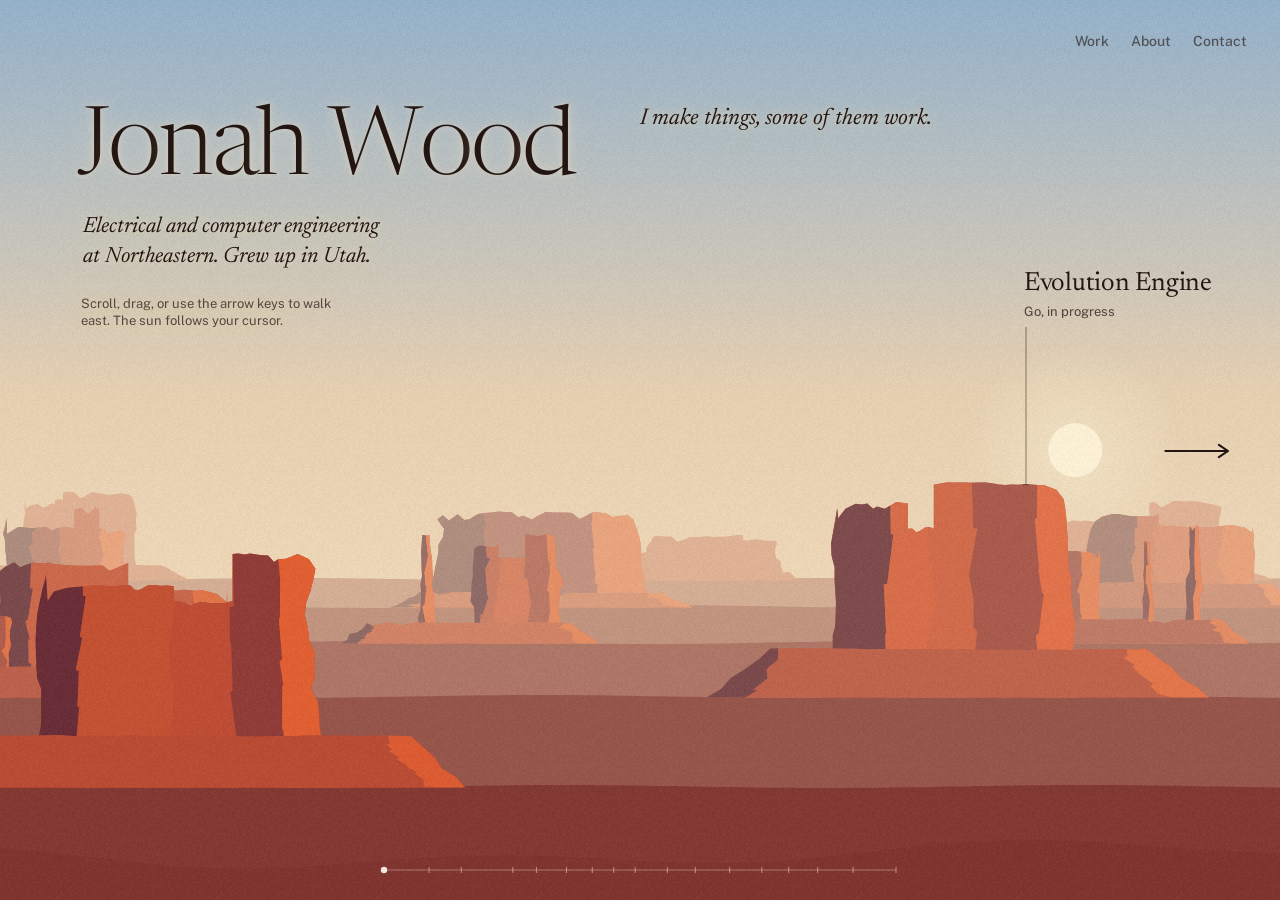
==== index.html @ 0f9a420b "renamed site.html to index.html for github pages and moved the coursework sync pages in under course" ====
<!doctype html>
<html lang="en">
<head>
<meta charset="utf-8">
<meta name="viewport" content="width=device-width, initial-scale=1, viewport-fit=cover">
<title>Jonah Wood</title>
<meta name="description" content="Jonah Wood, electrical and computer engineering at Northeastern.">
<link rel="preconnect" href="https://fonts.googleapis.com">
<link rel="preconnect" href="https://fonts.gstatic.com" crossorigin>
<link href="https://fonts.googleapis.com/css2?family=Newsreader:ital,opsz,wght@0,6..72,300..600;1,6..72,300..500&family=Public+Sans:wght@400..600&display=swap" rel="stylesheet">
<style>
:root{
  --ink:#231612; --halo:rgba(230,200,170,.55); --cream:#F6EBDD;
  --serif:"Newsreader","Iowan Old Style","Palatino Linotype",Palatino,Georgia,serif;
  --sans:"Public Sans",ui-sans-serif,system-ui,-apple-system,"Segoe UI",Helvetica,Arial,sans-serif;
  --ease:cubic-bezier(.2,.75,.1,1);
  --pad:clamp(18px,2.6vw,40px);
  --start:day;
  color-scheme:light dark;
  box-sizing:border-box;
  padding-top:env(safe-area-inset-top,0px);
  padding-bottom:env(safe-area-inset-bottom,0px);
}
/* the desert lights itself; a dark preference just starts the visit after sundown */
@media (prefers-color-scheme:dark){:root:not([data-theme="light"]){--start:night;--ink:#F6EBDD;--halo:rgba(18,18,36,.6)}}
:root[data-theme="dark"]{--start:night;--ink:#F6EBDD;--halo:rgba(18,18,36,.6)}
*,*::before,*::after{box-sizing:inherit}
html{height:100%;scroll-padding-top:env(safe-area-inset-top,0px);background:#1a1420}
body{height:100%;margin:0;overflow:hidden;background:#1a1420;color:var(--ink);font-family:var(--sans);-webkit-font-smoothing:antialiased;overscroll-behavior:none}
a{color:inherit}
button{font:inherit;color:inherit;background:none;border:0;padding:0;cursor:pointer;text-align:left}
:focus-visible{outline:1.5px solid currentColor;outline-offset:5px;border-radius:2px}

#scene{position:fixed;inset:0;width:100%;height:100%;touch-action:none;cursor:grab}
body.dragging #scene,body.dragging{cursor:grabbing}
#world{position:fixed;inset:0;pointer-events:none;overflow:hidden}
.it{position:absolute;left:0;top:0;pointer-events:auto;color:var(--ink);
  text-shadow:0 0 22px var(--halo),0 0 6px var(--halo);transition:color 1.2s ease,opacity .6s ease;will-change:transform}
.it.gone{visibility:hidden}

/* name */
.name h1{margin:0;font-family:var(--serif);font-weight:300;font-size:clamp(3rem,7.4vw,7.6rem);line-height:.92;letter-spacing:-.025em;font-variation-settings:"opsz" 72}
.name h1 span{display:inline-block;transition:transform .9s var(--ease)}
.name p{margin:18px 0 0 .3em;font-family:var(--serif);font-size:clamp(1.05rem,1.1vw + .5rem,1.4rem);line-height:1.35;max-width:26ch;font-style:italic}
.name .hint{margin-top:22px;font-family:var(--sans);font-style:normal;font-size:.8125rem;opacity:.72;max-width:34ch}

/* loose fragments */
.frag{max-width:30ch;font-family:var(--serif);font-style:italic;font-size:clamp(1.15rem,1.1vw + .55rem,1.6rem);line-height:1.32;font-weight:400}
.frag.small{font-style:normal;font-family:var(--sans);font-size:.9375rem;line-height:1.5;max-width:34ch;font-weight:400}
.frag.small b{font-weight:600}

/* projects and tools, anchored to the land */
.proj .lb{display:block}
.proj .tt{display:block;font-family:var(--serif);font-size:clamp(1.3rem,1.3vw + .6rem,2rem);line-height:1.1;letter-spacing:-.01em;font-weight:400}
.proj.tool .tt{font-family:var(--sans);font-size:1rem;font-weight:600;letter-spacing:0}
.proj .mt{display:block;margin-top:5px;font-size:.8125rem;opacity:.75}
.proj .tt::after{content:"\2193";display:inline-block;margin-left:.3em;opacity:0;transform:translateY(-.35em);transition:opacity .35s ease,transform .5s var(--ease)}
.proj:hover .tt::after,.proj .lb:focus-visible .tt::after{opacity:.8;transform:none}
.proj .ex{display:none}

/* contact */
.contact .mail{font-family:var(--serif);font-weight:300;font-size:clamp(1.9rem,5.4vw,5.4rem);line-height:1;letter-spacing:-.02em;white-space:nowrap;
  display:inline-block;transform-origin:0 100%;transition:transform .7s var(--ease),font-weight .7s var(--ease)}
.contact .mail:hover{transform:skewX(-10deg);font-weight:400}
.contact .row{display:flex;flex-wrap:wrap;gap:8px 24px;margin-top:20px;font-size:.9375rem;font-weight:500}
.contact .row a{text-underline-offset:4px;text-decoration-thickness:1px}
.contact .st{display:block;margin-top:12px;font-size:.8125rem;opacity:.75;min-height:1.2em}

/* down in the rockies */
#deep{position:fixed;inset:0;pointer-events:none;color:var(--ink);text-shadow:0 0 22px var(--halo),0 0 6px var(--halo);transition:color 1.2s ease;will-change:transform;transform:translate3d(0,100vh,0)}
#deep .back,#deep .dp{pointer-events:auto}
#deep .back{position:absolute;top:var(--pad);left:var(--pad);display:flex;align-items:center;gap:10px;font-family:var(--serif);font-size:1.25rem}
#deep .back svg{width:13px;height:13px;fill:none;stroke:currentColor;stroke-width:1.6;stroke-linecap:round;stroke-linejoin:round;transition:transform .5s var(--ease)}
#deep .back:hover svg{transform:translateY(-3px)}
#deep .dp{position:absolute;left:calc(var(--pad)*2.2);top:clamp(84px,17vh,19vh);max-width:52ch;max-height:calc(100% - clamp(84px,17vh,19vh) - 24px);overflow:auto;scrollbar-width:none}
#deep h2{margin:0;font-family:var(--serif);font-weight:300;font-size:clamp(2.2rem,min(5vw,8.5vh),5rem);line-height:.98;letter-spacing:-.02em;font-variation-settings:"opsz" 72}
#deep .dm{margin:14px 0 0;font-size:.875rem;opacity:.75}
#deep .dx p{margin:14px 0 0;font-size:1.0625rem;line-height:1.55}
#deep .dx a{display:inline-block;margin-top:16px;font-size:.9375rem;font-weight:600;text-underline-offset:4px;text-decoration-thickness:1px}
body.deep #scene{cursor:default}

/* corner */
.corner{position:fixed;top:var(--pad);right:var(--pad);display:flex;gap:22px;font-size:.875rem;font-weight:500;color:var(--ink);text-shadow:0 0 16px var(--halo);transition:color 1.2s ease;z-index:3}
.corner button{opacity:.62;transition:opacity .3s}
.corner button:hover,.corner button[aria-current="true"]{opacity:1}
.home{position:fixed;top:var(--pad);left:var(--pad);z-index:3;font-family:var(--serif);font-size:1.25rem;color:var(--ink);text-shadow:0 0 16px var(--halo);opacity:0;transform:translateY(-6px);transition:opacity .5s,transform .6s var(--ease),color 1.2s ease;pointer-events:none}
.home.on{opacity:1;transform:none;pointer-events:auto}

/* first-visit arrow: the trail line points east */
.arrow{position:fixed;right:calc(var(--pad)*1.3);top:50%;margin-top:-14px;z-index:3;color:var(--ink);padding:6px;opacity:0;animation:arrIn .8s .6s ease forwards;filter:drop-shadow(0 0 8px var(--halo)) drop-shadow(0 0 2px var(--halo));transition:color 1.2s ease}
.arrow svg{display:block;width:68px;height:18px;overflow:visible}
.arrow .shaft,.arrow .head{fill:none;stroke:currentColor;stroke-width:1.8;stroke-linecap:round;stroke-linejoin:round}
.arrow .shaft{stroke-dasharray:52;stroke-dashoffset:52;animation:draw .9s .7s var(--ease) forwards}
.arrow .head{stroke-dasharray:20;stroke-dashoffset:20;animation:draw .5s 1.35s var(--ease) forwards}
.arrow .mv{animation:nudge 2.4s 2s ease-in-out infinite;transform-box:fill-box}
@keyframes arrIn{to{opacity:1}}
@keyframes draw{to{stroke-dashoffset:0}}
@keyframes nudge{0%,62%,100%{transform:translateX(0)}30%{transform:translateX(6px)}}
.arrow.go{pointer-events:none;animation:none;opacity:1}
.arrow.go .mv{animation:none}
.arrow.go svg{animation:launch .9s cubic-bezier(.55,0,.15,1) forwards;transform-origin:100% 50%}
.arrow.go .shaft{animation:tail .9s cubic-bezier(.55,0,.15,1) forwards;stroke-dashoffset:0}
@keyframes launch{0%{transform:translateX(0)}28%{transform:translateX(-9px) scaleX(.82);opacity:1}65%{opacity:.9}100%{transform:translateX(170px) scaleX(1.6);opacity:0}}
@keyframes tail{0%{stroke-dasharray:52 0;stroke-dashoffset:0}28%{stroke-dasharray:52 0}100%{stroke-dasharray:14 60;stroke-dashoffset:-40}}
@media (prefers-reduced-motion:reduce){.arrow .mv{animation:none}.arrow.go svg{animation:fade .3s forwards}@keyframes fade{to{opacity:0}}}

@media (max-width:760px){
  .frag{max-width:22ch}
  .frag.small{max-width:min(30ch,74vw)}
  #deep .dp{left:var(--pad);right:var(--pad);top:14vh}
  .contact .mail{font-size:clamp(1.5rem,7.2vw,2.4rem)}
  .corner{gap:16px;font-size:.8125rem}
  .home{font-size:1.05rem}
}
@media (prefers-reduced-motion:reduce){ .name h1 span,.contact .mail{transition-duration:.01s} }
</style>
</head>
<body>
<canvas id="scene" aria-hidden="true"></canvas>

<button class="home" id="home" type="button">Jonah Wood</button>
<nav class="corner" aria-label="Jump to">
  <button type="button" data-go="work">Work</button>
  <button type="button" data-go="about">About</button>
  <button type="button" data-go="contact">Contact</button>
</nav>

<button class="arrow" id="arrow" type="button" aria-label="Walk east">
  <svg viewBox="0 0 56 16" preserveAspectRatio="none" aria-hidden="true"><g class="mv"><path class="shaft" d="M2 8 H53"/><path class="head" d="M46 2.5 L53.5 8 L46 13.5"/></g></svg>
</button>

<div id="world">
  <div class="it name" data-x=".06" data-sy=".12">
    <h1 id="nm" aria-label="Jonah Wood">Jonah Wood</h1>
    <p>Electrical and computer engineering at Northeastern. Grew up in Utah.</p>
    <p class="hint">Scroll, drag, or use the arrow keys to walk east. The sun follows your cursor.</p>
  </div>

  <p class="it frag" data-x=".5" data-sy=".09">I make things, some of them work.</p>

  <div class="it proj" id="p-evo" data-x=".8" data-sy=".3" data-layer="3">
    <button class="lb" type="button"><span class="tt">Evolution Engine</span><span class="mt">Go, in progress</span></button>
    <div class="ex"><div>
      <p>Point it at any simulation that takes some parameters and gives back a score, in whatever language, and it finds the parameters that score best. Right now it runs a genetic algorithm or CMA-ES.</p>
      <p>The point is that it's easy to use. All you give it is the program and the range for each parameter, everything else has a tuned default. The goal is someone running their own sim without me there to help.</p>
      <p>Where it's going: one binary with a local web UI, where you drop in a sim, set it up without touching json, and watch it evolve live. Then Bayesian optimization for sims too expensive to run thousands of times, picking the optimizer for you, and workers on other machines or a cluster.</p>
      <a href="https://github.com/IfAnyoneCould/Evolution_Engine" target="_blank" rel="noopener">Source on GitHub</a>
    </div></div>
  </div>

  <p class="it frag" data-x="1.28" data-sy=".1">Most of my projects start with something that annoys me.</p>

  <div class="it proj tool" data-x="1.5" data-sy=".34" data-layer="4">
    <button class="lb" type="button"><span class="tt">canvas-achieve-sync</span><span class="mt">A small tool</span></button>
    <div class="ex"><div>
      <p>Pulls Canvas assignments, Achieve textbook work and the Northeastern calendar into one Google Tasks list.</p>
      <a href="https://github.com/IfAnyoneCould/canvas-achieve-sync" target="_blank" rel="noopener">Source on GitHub</a>
    </div></div>
  </div>

  <div class="it proj" data-x="1.78" data-sy=".2" data-layer="3">
    <button class="lb" type="button"><span class="tt">2D game engine</span><span class="mt">C++, SDL2, OpenGL</span></button>
    <div class="ex"><div>
      <p>An engine written from scratch, with a fixed 240 Hz physics step.</p>
      <a href="https://github.com/IfAnyoneCould/cpp-game-engine" target="_blank" rel="noopener">Source on GitHub</a>
    </div></div>
  </div>

  <p class="it frag small" data-x="2.02" data-sy=".08">Congressional Award Gold Medal. National Merit Scholar.</p>

  <div class="it proj tool" data-x="2.22" data-sy=".34" data-layer="4">
    <button class="lb" type="button"><span class="tt">neu-clubs</span><span class="mt">A small tool</span></button>
    <div class="ex"><div>
      <p>All 933 Northeastern student groups scraped into one searchable table.</p>
      <a href="https://github.com/IfAnyoneCould/neu-clubs" target="_blank" rel="noopener">Source on GitHub</a>
    </div></div>
  </div>

  <p class="it frag small" id="about-a" data-x="2.42" data-sy=".12"><b>Now</b> studying for a B.S. in Electrical and Computer Engineering at Northeastern, 2026 to 2030.</p>
  <p class="it frag small" data-x="2.72" data-sy=".08"><b>Before that</b> I was an engineering intern at Yale Cordage, a job that came out of a year of asking their engineers questions through robotics. A.S. from Salt Lake Community College.</p>

  <div class="it proj" data-x="2.98" data-sy=".24" data-layer="4">
    <button class="lb" type="button"><span class="tt">Hive 3747</span><span class="mt">FIRST Tech Challenge, lead designer</span></button>
    <div class="ex"><div>
      <p>Three seasons as lead designer, with thousands of hours in CAD across nearly every mechanism on the robot.</p>
      <p>Qualified for the World Championship all three years, and won back-to-back Utah State Inspire Awards.</p>
    </div></div>
  </div>

  <div class="it proj tool" data-x="3.3" data-sy=".34" data-layer="3">
    <button class="lb" type="button"><span class="tt">downloads-janitor</span><span class="mt">A small tool</span></button>
    <div class="ex"><div>
      <p>Archives old downloads automatically and keeps a ledger so any move can be undone.</p>
      <a href="https://github.com/IfAnyoneCould/downloads-janitor" target="_blank" rel="noopener">Source on GitHub</a>
    </div></div>
  </div>

  <div class="it proj tool" data-x="3.6" data-sy=".34" data-layer="4">
    <button class="lb" type="button"><span class="tt">cli-sync</span><span class="mt">A small tool</span></button>
    <div class="ex"><div>
      <p>Keeps my WSL command line setup matched to Windows. Links the configs, pins every tool to the version scoop has, and restores nvim plugins, so nothing gets set up twice.</p>
      <a href="https://github.com/IfAnyoneCould/cli-sync" target="_blank" rel="noopener">Source on GitHub</a>
    </div></div>
  </div>

  <p class="it frag" data-x="3.85" data-sy=".1">Away from a bench I'm reading, mostly philosophy, or somewhere out here.</p>
  <div class="it proj" data-x="4.12" data-sy=".24" data-layer="3">
    <button class="lb" type="button"><span class="tt">Verilog practices</span><span class="mt">SystemVerilog, in progress</span></button>
    <div class="ex"><div>
      <p>Working toward chip design one project at a time, each harder than the last. First up is a 4-bit ALU with seven instructions and its testbench.</p>
      <a href="https://github.com/IfAnyoneCould/verilog_practices" target="_blank" rel="noopener">Source on GitHub</a>
    </div></div>
  </div>

  <p class="it frag small" data-x="4.45" data-sy=".16">Learning Rust and Verilog. Otherwise reaching for C, C++, Go and Python, an STM32, Fusion 360, a 3D printer and a laser cutter.</p>

  <div class="it contact" id="contact" data-x="4.85" data-sy=".15">
    <button class="mail" id="mail" type="button" data-addr="jonahwood1408@gmail.com" aria-describedby="cst">jonahwood1408@gmail.com</button>
    <span class="st" id="cst" role="status">Click the address to copy it.</span>
    <div class="row">
      <a href="mailto:jonahwood1408@gmail.com">Open in mail</a>
      <a href="https://github.com/IfAnyoneCould" target="_blank" rel="noopener">GitHub</a>
      <a href="https://www.linkedin.com/in/jonah-wood-1494322ab/" target="_blank" rel="noopener">LinkedIn</a>
    </div>
  </div>
</div>

<section id="deep" aria-label="Project" inert>
  <button class="back" id="back" type="button"><svg viewBox="0 0 14 14" aria-hidden="true"><path d="M7 12.5V1.8M2.2 6.4L7 1.5l4.8 4.9"/></svg>Back to the desert</button>
  <div class="dp"><h2 id="dt"></h2><p class="dm" id="dm"></p><div class="dx" id="dx"></div></div>
</section>

<script>
(function(){
const cv = document.getElementById("scene"); let ctx = cv.getContext("2d");
const reduce = matchMedia("(prefers-reduced-motion: reduce)").matches;
let W=0, H=0, D=1, mob=false, CS=1;
let CAMMAX = 4.22; const JX = {work:.52, about:2.3, contact:4.22}, JUMP = {};

/* ---------- noise ---------- */
function hash(i){ i = Math.imul(i ^ 61, 0x27d4eb2d) ^ (i >>> 15); i = Math.imul(i ^ (i >>> 13), 0x85ebca6b); return ((i ^ (i >>> 16)) >>> 0) / 4294967296; }
function h2(x,y){ return hash(Math.imul(x|0, 374761393) + Math.imul(y|0, 668265263)); }
const sm = t => t*t*(3-2*t);
function n1(x){ const i = Math.floor(x), f = x - i; return hash(i) + (hash(i+1) - hash(i))*sm(f); }
function fbm(x, o){ let a = .5, s = 0, n = 0, fr = 1; for (let i=0;i<o;i++){ s += a*n1(x*fr + i*31.7); n += a; a *= .5; fr *= 2.03; } return s/n; }
const ss = (a,b,x) => { const t = Math.max(0, Math.min(1, (x-a)/(b-a))); return t*t*(3-2*t); };
const cl = (v,a=0,b=1) => Math.max(a, Math.min(b, v));
const hx = h => [parseInt(h.slice(1,3),16), parseInt(h.slice(3,5),16), parseInt(h.slice(5,7),16)];
const mix = (a,b,t) => [a[0]+(b[0]-a[0])*t, a[1]+(b[1]-a[1])*t, a[2]+(b[2]-a[2])*t];
const css = (c,a=1) => `rgba(${c[0]|0},${c[1]|0},${c[2]|0},${a})`;

/* ---------- land: flat-lit sandstone, cut like a print ---------- */
const PAL = {lit:"#F2692F", lit2:"#DD552A", mid:"#B1402C", shadow:"#772A31", deep:"#46192B",
  talus:"#8C302A", talusLit:"#C74E2D", floor:"#7C2E2B", bush:"#3E3F27", bushLit:"#575A35"};
const PALK = Object.keys(PAL), PALRGB = {}; PALK.forEach(k => PALRGB[k] = hx(PAL[k]));
const LAYERS = [
  {f:.03, base:.645, hmin:.045, hmax:.1,  kinds:["mesa","mesa","butte"], haze:.74, detail:0, spread:[1.2,2.4]},
  {f:.08, base:.675, hmin:.05,  hmax:.13, kinds:["mesa","butte","mesa"], haze:.58, detail:1, spread:[1.1,2.2]},
  {f:.16, base:.715, hmin:.07,  hmax:.18, kinds:["butte","mesa","monument","butte"], haze:.4, detail:2, spread:[1,2]},
  {f:.27, base:.775, hmin:.11,  hmax:.24, kinds:["butte","monument","mesa","spires","butte","fins"], haze:.2, detail:3, spread:[1,2.1]},
  {f:.42, base:.875, hmin:.15,  hmax:.32, kinds:["monument","butte","spires","mesa","butte","monument","fins"], haze:.03, detail:3, spread:[1.1,2.4]},
  {f:.6,  base:.95, ground:true, haze:0}
];

/* ----- formations: pedestals, blocks and spires, each cut into lit planes ----- */
function jagSide(h, w, sc){
  const pts = []; let off = 0; const n = 8 + (h/(20*sc)|0);
  for (let i=1;i<n;i++){ off += R(-1,1)*1.2*sc; if (rnd() < .25) off += R(-1,1)*R(2.5,6)*sc; off = cl(off, -w*.1, w*.1);
    const t = i/n; pts.push([t, off]); if (rnd() < .4) pts.push([t + .5/n*R(.2,.7), off]); }
  return pts;
}
function jagTop(w, sc, rough = 1){
  const top = []; const nt = 3 + (w/(7*sc)|0); let off = 0;
  for (let i=1;i<nt;i++){
    off = cl(off + R(-1,1)*1.1*sc*rough, -2*sc, 2.5*sc);
    const q = rnd();
    if (q < .1*rough && i < nt - 2){ const d = R(3,7)*sc; top.push([i/nt, off + d]); top.push([(i+.7)/nt, off + d*R(.5,1)]); i++; }
    else top.push([i/nt, off]);
  }
  return top;
}
// a jagged, mostly vertical crease from above the top to the ground
function crease(xTop, xBot, h, sc){
  const pts = [[xTop, -h - 80], [xTop, -h]]; let y = -h, x = xTop;
  while (y < 0){
    const k = cl((y + h)/h), target = xTop + (xBot - xTop)*k;
    y = Math.min(0, y + R(.1,.24)*h); x = target + R(-1,1)*R(1.5,5)*sc;
    pts.push([x, y]); if (y >= 0) break;
    x += R(-1,1)*R(2,5)*sc; pts.push([x, y + R(0,2.5)*sc]);
  }
  pts.push([x, 12]); return pts;
}
function makeBlock(x0, x1, h, sc, opt = {}){
  const w = x1 - x0, taper = opt.taper != null ? opt.taper : w*R(.01,.05);
  const flare = opt.spire ? 0 : w*R(.03,.09);
  // top: one to three levels, stepped down, with chamfered shoulders
  const segs = [0, 1], steps = [];
  if (!opt.spire && w > 50*sc && rnd() < .7){ const k = 1 + (rnd() < .4 ? 1 : 0); for (let i=0;i<k;i++) segs.push(R(.2,.8)); }
  segs.sort((a,b) => a - b);
  const main = (rnd()*(segs.length - 1))|0, lev = [];
  for (let i=0;i<segs.length-1;i++) lev.push(i === main ? 0 : h*R(.07,.24));
  const tw = w - 2*taper, tx = u => x0 + taper + tw*u;
  const top = [];
  for (let i=0;i<segs.length-1;i++){
    const u0 = segs[i], u1 = segs[i+1], d = lev[i];
    if (i > 0) steps.push(u0);
    top.push([tx(u0), -h + d]);
    for (const [u, dy] of jagTop(tw*(u1 - u0), sc, opt.rough || 1)) top.push([tx(u0 + (u1 - u0)*u), -h + d + dy]);
    top.push([tx(u1), -h + d]);
  }
  const ch = opt.spire ? 0 : Math.min(h*R(.03,.1), 14*sc), cw = tw*R(.04,.1);
  const out = [[x0 - flare, 0]];
  const sl = jagSide(h, w, sc), sr = jagSide(h, w, sc);
  const fl = t => t < .28 ? flare*Math.pow((.28 - t)/.28, 1.6) : 0;
  const damp = t => 1 - ss(.72, .97, t);
  for (const [t, dx] of sl){ if (t > .95 || h*t > h - ch - 2) continue; out.push([x0 + taper*t + dx*damp(t) - fl(t), -h*t]); }
  out.push([top[0][0], top[0][1] + ch]); out.push([top[0][0] + cw*.5, top[0][1] + ch*.35]);
  for (const p of top) if (p[0] > top[0][0] + cw && p[0] < top[top.length-1][0] - cw) out.push(p);
  const tl = top[top.length-1]; out.push([tl[0] - cw*.5, tl[1] + ch*.35]); out.push([tl[0], tl[1] + ch]);
  for (let i=sr.length-1;i>=0;i--){ const [t, dx] = sr[i]; if (t > .95 || h*t > h - ch - 2) continue; out.push([x1 - taper*t + dx*damp(t) + fl(t), -h*t]); }
  out.push([x1 + flare, 0]);
  // planes: a crease at every step, plus narrow edge faces
  let splits = steps.slice();
  if (opt.spire || w < 30*sc) splits = [R(.35,.65)];
  else { splits.push(R(.1,.28)); splits.push(R(.72,.9)); if (w > 90*sc && rnd() < .5) splits.push(R(.35,.65)); }
  splits.sort((a,b) => a - b); splits = splits.filter((u,i) => i === 0 || u - splits[i-1] > .09);
  const n = splits.length + 1;
  const bounds = splits.map(u => crease(tx(u), x0 + w*u + (u < .5 ? -1 : 1)*flare*.3, h, sc));
  const normals = Array.from({length:n}, (_,i) => i === 0 ? R(-1,-.72) : i === n-1 ? R(.72,1) : R(-.55,.55));
  return {x0: x0 - flare, x1: x1 + flare, h, out, bounds, normals, ledges:[], fracs:[], top:[x0 + taper, x1 - taper]};
}
function makePed(x0, x1, h, ext, sc){
  const out = [[x0 - ext, 0]], w = x1 - x0;
  for (let i=1;i<5;i++){ const t = i/5; out.push([x0 - ext*(1 - t) + R(-1,1)*2*sc, -h*t + R(-1,1)*1.5*sc]); }
  out.push([x0, -h]);
  for (const [u, dy] of jagTop(w, sc, .6)) out.push([x0 + w*u, -h + dy*.6]);
  out.push([x1, -h]);
  for (let i=4;i>0;i--){ const t = i/5; out.push([x1 + ext*(1 - t) + R(-1,1)*2*sc, -h*t + R(-1,1)*1.5*sc]); }
  out.push([x1 + ext, 0]);
  const bounds = [crease(x0 + w*R(.02,.06), x0 - ext*.45, h, sc), crease(x1 - w*R(.02,.06), x1 + ext*.45, h, sc)];
  const normals = [R(-.95,-.75), R(-.2,.2), R(.75,.95)];
  return {x0: x0 - ext, x1: x1 + ext, h, out, bounds, normals, ledges:[], fracs:[], top:[x0, x1]};
}
function makeForm(L, x, sc, hs){
  const kind = L.kinds[(rnd()*L.kinds.length)|0];
  const H0 = R(L.hmin, L.hmax)*H*hs;
  const blocks = []; let ped = null;
  const spire = (cx, hh) => { const sw = H0*R(.1,.17); return makeBlock(cx - sw/2, cx + sw/2, hh, sc, {taper:sw*R(.2,.3), facets:2, spire:true, rough:.5}); };
  if (kind === "mesa"){
    const w = H0*R(1.9,3.2), ph = H0*R(.16,.28);
    ped = makePed(x, x + w, ph, w*R(.08,.14), sc);
    const i0 = x + w*R(.03,.1), i1 = x + w*R(.9,.97);
    blocks.push(makeBlock(i0, i1, H0, sc));
    if (rnd() < .55){ const sw = w*R(.14,.26); const left = rnd() < .5;
      blocks.push(makeBlock(left ? i0 - sw*.4 : i1 - sw*.6, left ? i0 + sw*.6 : i1 + sw*.4, H0*R(.55,.75), sc)); }
  } else if (kind === "butte"){
    const w = H0*R(.75,1.3), pw = w*R(1.35,1.7), px = x;
    ped = makePed(px, px + pw, H0*R(.16,.28), pw*R(.12,.18), sc);
    const bx = px + (pw - w)*R(.3,.7);
    blocks.push(makeBlock(bx, bx + w, H0, sc));
  } else if (kind === "monument"){
    const w = H0*R(.8,1.2), pw = w*R(2.1,2.7);
    ped = makePed(x, x + pw, H0*R(.15,.26), pw*R(.1,.15), sc);
    const left = rnd() < .5, bx = left ? x + pw*.06 : x + pw*.94 - w;
    blocks.push(makeBlock(bx, bx + w, H0, sc));
    const ns = 1 + (rnd() < .5 ? 1 : 0);
    for (let i=0;i<ns;i++){ const cx = left ? bx + w + pw*R(.18,.34) + i*pw*.16 : bx - pw*R(.18,.34) - i*pw*.16; blocks.push(spire(cx, H0*R(.7,1.1))); }
  } else if (kind === "spires"){
    const n = 3 + (rnd()*3|0), pw = H0*R(1,1.7);
    ped = makePed(x, x + pw, H0*R(.28,.42), pw*R(.12,.2), sc);
    for (let i=0;i<n;i++) blocks.push(spire(x + pw*(i + .5 + R(-.2,.2))/n, H0*R(.5,1.1)));
  } else {
    const n = 3 + (rnd()*3|0); let cx = x;
    for (let i=0;i<n;i++){ const pw = H0*R(.14,.24); blocks.push(makeBlock(cx, cx + pw, H0*R(.6,1), sc, {taper:pw*R(.06,.14), facets:2, rough:.8})); cx += pw + pw*R(.04,.3); }
  }
  blocks.sort((a,b) => b.h - a.h);
  let xmin = Infinity, xmax = -Infinity;
  for (const b of blocks.concat(ped ? [ped] : [])){ xmin = Math.min(xmin, b.x0); xmax = Math.max(xmax, b.x1); }
  const tw = xmax - xmin, ext = tw*R(.05,.12), th = H0*R(.05,.1);
  const tal = []; const nt = 22;
  for (let i=0;i<=nt;i++){ const u = i/nt, b = Math.sin(Math.PI*u); tal.push([xmin - ext + u*(tw + ext*2) + R(-2,2)*sc, -th*Math.pow(b,.5)*(i && i<nt ? R(.75,1.1) : 0)]); }
  const tcx = (xmin + xmax)/2 + R(-.1,.1)*tw;
  return {kind, x:xmin, x1:xmax, cx:(xmin+xmax)/2, blocks, ped, tal, th, ext, H0, tsplit:crease(tcx, tcx + R(-8,8)*sc, th + 2, sc)};
}
function makeBush(x, y, s){ const b = []; const n = 4 + (rnd()*5|0); for (let i=0;i<n;i++) b.push([R(-1,1)*s, -R(0,1)*s*.9, s*R(.45,.8)]); return {x, y, b, s}; }

function buildLayer(L){
  const lw = Math.ceil(W + L.f*CAMMAX*W + 120);
  const sc = Math.max(.7, Math.min(1.4, H/860)), hs = mob ? .82 : 1;
  const base = L.base*H;
  const tops = new Float32Array(lw).fill(base);
  const forms = [], bushes = [];
  seedR(Math.round(L.f*1000) + 7);
  const mark = (a, b, y) => { for (let xx = Math.max(0, Math.floor(a)); xx < Math.min(lw, Math.ceil(b)); xx++) tops[xx] = Math.min(tops[xx], y); };
  if (!L.ground){
    let x = -R(20,120);
    while (x < lw){
      const fm = makeForm(L, x, sc, hs);
      forms.push(fm);
      for (const b of fm.blocks) mark(b.top[0], b.top[1], base - b.h);
      if (fm.ped) mark(fm.ped.top[0], fm.ped.top[1], base - fm.ped.h);
      const tw = fm.x1 - fm.x;
      x = fm.x1 + tw*(R(L.spread[0], L.spread[1]) - .6) + R(10, 60)*sc;
    }
  }
  return {L, f:L.f, lw, tops, forms, bushes, base, sc};
}
let _s = 1; function seedR(v){ _s = v; }
function rnd(){ _s = (_s*16807) % 2147483647; return (_s - 1)/2147483646; }
function R(a,b){ return a + rnd()*(b-a); }

let layers = [];
function bakeAll(){ layers = LAYERS.map(buildLayer); }

function layerPal(L, S, pal = PALRGB){
  const o = {rgb:{}};
  for (const k in pal){
    let c = pal[k];
    c = mix(c, [255,150,90], S.warm*.1);
    c = mix(c, S.hor, L.haze);
    c = mix(c, S.tint, S.ta);
    c = mix(c, [44,36,70], S.dark*.5);
    o.rgb[k] = c; o[k] = css(c);
  }
  return o;
}
function poly(pts, ox, base){ ctx.beginPath(); ctx.moveTo(pts[0][0] + ox, base + pts[0][1]); for (let i=1;i<pts.length;i++) ctx.lineTo(pts[i][0] + ox, base + pts[i][1]); ctx.closePath(); }
function faces(b, ox, base, T){
  const n = b.normals.length, far = 4000;
  for (let i=0;i<n;i++){
    const A = i === 0 ? [[b.x0 - far, -b.h - 100], [b.x0 - far, 20]] : b.bounds[i-1];
    const B = i === n-1 ? [[b.x1 + far, -b.h - 100], [b.x1 + far, 20]] : b.bounds[i];
    ctx.beginPath();
    ctx.moveTo(A[0][0] + ox, base + A[0][1]);
    for (let k=1;k<A.length;k++) ctx.lineTo(A[k][0] + ox, base + A[k][1]);
    for (let k=B.length-1;k>=0;k--) ctx.lineTo(B[k][0] + ox, base + B[k][1]);
    ctx.closePath(); ctx.fillStyle = T(b.normals[i]); ctx.fill();
  }
}
function drawShape(b, ox, base, L, T, sc){
  poly(b.out, ox, base);
  ctx.fillStyle = T(0); ctx.fill();
  if (L.detail === 0) return;
  ctx.save(); ctx.clip();
  faces(b, ox, base, T);
  if (L.detail >= 2){
    ctx.lineWidth = 1.5*sc; ctx.strokeStyle = T(-1, -.3); ctx.globalAlpha = .55;
    for (const pts of b.ledges){ ctx.beginPath(); pts.forEach(([x,y],k) => k ? ctx.lineTo(x + ox, base + y) : ctx.moveTo(x + ox, base + y)); ctx.stroke(); }
    ctx.globalAlpha = 1;
  }
  if (L.detail >= 3){
    ctx.fillStyle = T(-1, -.35);
    for (const [fx, fy, fw] of b.fracs){ ctx.beginPath(); ctx.moveTo(fx + ox - fw*.5, base + fy); ctx.lineTo(fx + ox + fw*.5, base + fy + fw*3); ctx.lineTo(fx + ox + fw*.4, base); ctx.lineTo(fx + ox - fw*.8, base); ctx.closePath(); ctx.fill(); }
  }
  ctx.restore();
}
function shader(ramp, S, e, lx){
  const lightK = Math.max(.35*S.dark, cl(e*4 + .45)*(1 - S.dark*.6)), frontK = cl(e*1.8);
  return (nx, off = 0) => {
    const b = cl(.4 + .52*nx*lx*lightK + .2*(1 - Math.abs(nx))*frontK - (1 - lightK)*.12 + off);
    const f = b*3.999, i = f|0, t = f - i; return css(mix(ramp[i], ramp[i+1], t));
  };
}
function floor(col, base, ox, L, hill = 0){
  ctx.fillStyle = col;
  ctx.beginPath(); ctx.moveTo(0, H);
  for (let x=0; x<=W+10; x+=10) ctx.lineTo(x, base - 1 + Math.sin((x - ox)*.012 + L.f*40)*(L.ground ? 7 : 1.5) + (L.ground ? Math.sin((x - ox)*.004)*9 : 0) - hill*n1((x - ox)*.005 + L.f*90));
  ctx.lineTo(W, H); ctx.closePath(); ctx.fill();
}
function drawLayer(LL, S, e, lx){
  const L = LL.L, ox = -cam*L.f*W + par*L.f, base = LL.base, P = layerPal(L, S), sc = LL.sc;
  const T = shader([P.rgb.deep, P.rgb.shadow, P.rgb.mid, P.rgb.lit2, P.rgb.lit], S, e, lx);
  floor(P.floor, base, ox, L);
  for (const fm of LL.forms){
    if (fm.x1 + fm.ext + ox < -20 || fm.x - fm.ext + ox > W + 20) continue;
    for (const b of fm.blocks) drawShape(b, ox, base, L, T, sc);
    if (fm.ped) drawShape(fm.ped, ox, base, L, T, sc);
  }
}

/* ---------- the rockies: down the page, where each project lives ---------- */
const MPAL = {r0:"#29283F", r1:"#434360", r2:"#6B6A85", r3:"#9D97A6", r4:"#CDC2BA",
  s0:"#5A6792", s1:"#8995BC", s2:"#BCC6DF", s3:"#E3E7F0", s4:"#FBF7F0",
  t0:"#0F1E19", t1:"#17301F", t2:"#234427", t3:"#315A30", t4:"#43703D", floor:"#1C3322", meadow:"#3F5E36"};
const MPALRGB = {}; for (const k in MPAL) MPALRGB[k] = hx(MPAL[k]);
const rampOf = (P, c) => [0,1,2,3,4].map(i => P.rgb[c + i]);
const MLAYERS = [
  {f:.03, base:.6,  hmin:.08, hmax:.32, haze:.7,  detail:1, snowH:.15},
  {f:.08, base:.67, hmin:.07, hmax:.29, haze:.5,  detail:2, snowH:.145},
  {f:.16, base:.76, hmin:.05, hmax:.25, haze:.3,  detail:2, snowH:.18, trees:1.4, tree:7,  treeline:.08},
  {f:.27, base:.86, hmin:.03, hmax:.17, haze:.14, detail:3, snowH:.14, trees:2,   tree:12, treeline:.1},
  {f:.42, base:.95, haze:.03, forest:true, trees:2.4, tree:26, treeline:.04},
  {f:.6,  base:.985, ground:true, haze:0}
];
// one continuous ridge per range: folded noise gives sharp crests and rounder saddles
function ridgeline(L, seed, sc){
  const k = 1/(H*.36), o = seed*37.1 + L.f*113, pts = [];
  const rg = t => { const v = 1 - Math.abs(2*n1(t) - 1); return v*v; };
  for (let x = -40; x <= W + 80; x += R(2,4)*sc){
    const t = x*k + o;
    const v = (.38*rg(t) + .36*rg(t*2.13 + 5.2) + .18*rg(t*4.4 + 9.7) + .08*n1(t*9.1 + 3.3))*(.55 + .45*n1(t*.33 + 1.7));
    // lower on the left, so the words have sky
    const lo = mob ? .85 : .55 + .45*ss(0, .65, x/W);
    pts.push([x, -H*(L.hmin + (L.hmax - L.hmin)*v)*lo + R(-1,1)*H*.002]);
  }
  return pts;
}
function makeRange(pts, L, sc){
  // summits and saddles, ignoring anything without real prominence
  const prom = H*.035, ex = []; let up = true, c = 0;
  for (let i=1;i<pts.length;i++){
    const y = pts[i][1];
    if (up){ if (y < pts[c][1]) c = i; else if (y > pts[c][1] + prom){ ex.push(c); up = false; c = i; } }
    else { if (y > pts[c][1]) c = i; else if (y < pts[c][1] - prom){ ex.push(c); up = true; c = i; } }
  }
  // each face lit by the slope it actually has. a summit shows a front face between two spurs,
  // a saddle drops a single gully, and long faces get a gully of their own
  const nrm = (a, b) => { const sl = (pts[b][1] - pts[a][1])/Math.max(1, pts[b][0] - pts[a][0]); return (sl < 0 ? -1 : 1)*(.25 + .6*Math.min(1, Math.abs(sl)*1.5)); };
  const E = [0, ...ex, pts.length - 1], bounds = [], normals = [], gullies = [];
  for (let j=0;j<E.length-1;j++){
    const a = E[j], b = E[j+1], n = nrm(a, b), seg = pts[b][0] - pts[a][0];
    if (j === 0) normals.push(n);
    if (seg > 90*sc && b - a > 4){
      const g = a + ((b - a)*R(.48,.55)|0), gx = pts[g][0];
      bounds.push(crease(gx, gx + R(-.04,.04)*seg, -pts[g][1], sc)); normals.push(cl(n + R(-.25,.25), -1, 1)); gullies.push(gx);
    }
    if (j === E.length - 2) break;
    const x = pts[b][0], hb = -pts[b][1], c = E[j+2], seg2 = pts[c][0] - x, nNext = nrm(b, c);
    if (pts[b][1] < pts[a][1] && pts[b][1] < pts[c][1]){
      bounds.push(crease(x, x - R(.18,.35)*seg, hb, sc)); normals.push(R(-.2,.2));
      bounds.push(crease(x, x + R(.18,.35)*seg2, hb, sc)); normals.push(nNext);
    } else { bounds.push(crease(x, x + R(-.06,.06)*Math.min(seg, seg2), hb, sc)); normals.push(nNext); gullies.push(x); }
  }
  const h = -Math.min(...pts.map(q => q[1]));
  let sn = null;
  if (L.snowH){
    // a ragged snowline, with streaks down the gullies where it lasts longest
    const sy = -H*L.snowH, o = L.f*211, line = x => sy + H*.03*(2*n1(x/(H*.1) + o) - 1) + H*.01*(2*n1(x/(H*.025) + o*2) - 1);
    const q = [];
    for (let x = -40; x <= W + 80; x += R(4,8)*sc) q.push([x, line(x)]);
    for (const gx of gullies){ const w = R(2,5)*sc; q.push([gx - w, line(gx - w)], [gx + R(-1,1)*sc, line(gx) + H*R(.02,.07)], [gx + w, line(gx + w)]); }
    q.sort((a,b) => a[0] - b[0]);
    sn = [[-60, -H], ...q, [W + 100, sy], [W + 100, -H]];
  }
  return {x0:-40, x1:W + 80, h, out:[[-40, 0], ...pts, [W + 80, 0]], bounds, normals, ledges:[], fracs:[], snow:sn};
}
function buildRange(L, seed){
  const sc = Math.max(.7, Math.min(1.4, H/860)), base = L.base*H;
  seedR(seed*7919 + Math.round(L.f*1000) + 3);
  const peaks = [], trees = [], tl = H*(L.treeline || 0);
  // a ragged top edge for the timber, so rock between the trees still reads as forest
  const tk = x => L.forest ? .45 + 1.1*n1(x*.006 + seed*13.1) : 1;
  const timber = (a, b, lo, hi) => { const pts = [[a - 10, 20]]; for (let x = a; x <= b; x += R(6,14)*sc) pts.push([x, -tl*tk(x)*R(lo, hi)]); pts.push([b + 10, -tl*lo], [b + 10, 20]); return pts; };
  if (!L.ground && !L.forest){
    const rg = makeRange(ridgeline(L, seed, sc), L, sc);
    if (L.trees) rg.wood = timber(rg.x0, rg.x1, .55, 1.1);
    peaks.push(rg);
  }
  if (L.trees){
    const lw = Math.ceil(W + 120), sky = new Float32Array(lw).fill(0);
    for (const pk of peaks) for (let i=1;i<pk.out.length;i++){
      const [ax, ay] = pk.out[i-1], [bx, by] = pk.out[i]; if (bx <= ax) continue;
      for (let xx = Math.ceil(ax); xx <= bx; xx++){ const j = xx + 40; if (j >= 0 && j < lw) sky[j] = Math.min(sky[j], ay + (by - ay)*(xx - ax)/(bx - ax)); }
    }
    for (let x = -20; x < W + 20; x += R(2.5,6)*sc/L.trees){
      const climb = L.forest ? tl*tk(x) : Math.min(-sky[cl(Math.round(x) + 40, 0, lw-1)], tl);
      trees.push([x, -climb*Math.pow(rnd(), 1.2), L.tree*sc*R(.55,1.45), R(.8,1.2)]);
    }
    trees.sort((a,b) => a[1] - b[1]);
  }
  return {L, base, sc, peaks, trees, band: L.forest ? timber(-40, W + 40, .35, .65) : null};
}
let rockies = [], rockSeed = -1;
function bakeRockies(seed){ rockSeed = seed; rockies = MLAYERS.map(L => buildRange(L, seed)); rcU = null; }

// the rockies hold still, so they're painted once and only repainted, a few ranges a frame, when the light moves
const rc = [document.createElement("canvas"), document.createElement("canvas")];
let rcU = null, rcJob = null, rcFade = 1;
function light(u){ const e = Math.sin(Math.PI*(u*1.2 - .1)); return {u, e, S:sky(e), lx:cl((u - .5)*2.4, -1, 1)}; }
function rcClear(c){ c.width = W*D; c.height = H*D; const g = c.getContext("2d"); g.setTransform(D,0,0,D,0,0); return g; }
function paintRange(g, LL, Lt){ const m = ctx; ctx = g; try { drawRange(LL, Lt.S, Lt.e, Lt.lx); } finally { ctx = m; } }
function paintRockies(){ const g = rcClear(rc[0]), Lt = light(u); for (const LL of rockies) paintRange(g, LL, Lt); rcU = u; rcJob = null; rcFade = 1; }
function drawRockies(dt){
  if (rcU === null) paintRockies();
  if (!rcJob && rcFade >= 1 && Math.abs(u - rcU) > .008) rcJob = {Lt:light(u), i:0, g:rcClear(rc[1])};
  if (rcJob){
    const t0 = performance.now();
    do paintRange(rcJob.g, rockies[rcJob.i++], rcJob.Lt); while (rcJob.i < rockies.length && performance.now() - t0 < 5);
    if (rcJob.i >= rockies.length){ rc.reverse(); rcU = rcJob.Lt.u; rcJob = null; rcFade = 0; }
  }
  // cross-fade from the old light to the new
  rcFade = Math.min(1, rcFade + dt/140);
  if (rcFade < 1) ctx.drawImage(rc[1], 0, 0, W, H);
  ctx.globalAlpha = rcFade; ctx.drawImage(rc[0], 0, 0, W, H); ctx.globalAlpha = 1;
}
function drawSnow(b, ox, base, T){
  if (!b.snow) return;
  ctx.save(); poly(b.out, ox, base); ctx.clip(); poly(b.snow, ox, base); ctx.clip();
  faces(b, ox, base, T);
  ctx.restore();
}
function drawTrees(LL, ox, base, T){
  const lit = [T(-.8), T(.8)], tr = LL.trees;
  // a few dozen at a time, back to front, so the forest still overlaps itself
  for (let c=0;c<tr.length;c+=24) for (let si=0;si<2;si++){
    const side = si ? 1 : -1; ctx.beginPath();
    for (let i=c;i<Math.min(tr.length, c + 24);i++){
      const [x, y, s, wk] = tr[i], X = x + ox, Y = base + y, w = s*.32*wk*side;
      ctx.moveTo(X, Y - s); ctx.lineTo(X + w*.42, Y - s*.62); ctx.lineTo(X + w*.26, Y - s*.6); ctx.lineTo(X + w*.72, Y - s*.3);
      ctx.lineTo(X + w*.5, Y - s*.28); ctx.lineTo(X + w, Y); ctx.lineTo(X, Y); ctx.closePath();
    }
    ctx.fillStyle = lit[si]; ctx.fill();
  }
}
function drawRange(LL, S, e, lx){
  const L = LL.L, ox = 0, base = LL.base, P = layerPal(L, S, MPALRGB), sc = LL.sc;
  const rock = shader(rampOf(P, "r"), S, e, lx), snow = shader(rampOf(P, "s"), S, e, lx), tree = shader(rampOf(P, "t"), S, e, lx), wood = tree(-.5);
  // foothills under the peaks, coloured like their lower slopes so they don't read as terraces
  floor(L.ground ? P.meadow : L.forest ? P.floor : L.trees ? wood : rock(-.15), base, ox, L, L.ground || L.forest ? 0 : H*.025);
  if (LL.band){ poly(LL.band, ox, base); ctx.fillStyle = wood; ctx.fill(); }
  for (const pk of LL.peaks){
    drawShape(pk, ox, base, L, rock, sc); drawSnow(pk, ox, base, snow);
    if (pk.wood){ ctx.save(); poly(pk.out, ox, base); ctx.clip(); poly(pk.wood, ox, base); ctx.fillStyle = wood; ctx.fill(); ctx.restore(); }
  }
  if (LL.trees.length) drawTrees(LL, ox, base, tree);
  // haze pooling in the valley at the foot of each range, carried on down over its foothills
  for (const pk of LL.peaks){
    const g = ctx.createLinearGradient(0, base - pk.h*.7, 0, base);
    g.addColorStop(0, css(S.hor, 0)); g.addColorStop(1, css(S.hor, .55));
    ctx.save(); poly([[-40, H], ...pk.out.slice(1, -1), [W + 80, H]], ox, base); ctx.clip(); ctx.fillStyle = g; ctx.fillRect(-50, base - pk.h - 10, W + 150, H); ctx.restore();
  }
}

/* ---------- sky ---------- */
const KEYS = [
  [-.32,{top:"#0B0A18",mid:"#171428",hor:"#2E2238",sun:"#FF8A4A",tint:"#15172E",ta:.55,dark:1,warm:0}],
  [-.07,{top:"#2A2448",mid:"#7A4C66",hor:"#E0866A",sun:"#FF7A40",tint:"#4A2F55",ta:.28,dark:.55,warm:.4}],
  [.07, {top:"#B8B3C0",mid:"#F0C597",hor:"#F8D6A4",sun:"#FFE7B8",tint:"#FF9A55",ta:.06,dark:0,warm:1}],
  [.3,  {top:"#93B3CE",mid:"#E8D3B6",hor:"#F4DDBC",sun:"#FFF4DA",tint:"#FFFFFF",ta:0,dark:0,warm:.3}],
  [1,   {top:"#86ACCE",mid:"#DCD6CB",hor:"#EFE0CA",sun:"#FFFBF0",tint:"#E6EEFF",ta:.04,dark:0,warm:0}]
];
function sky(e){
  let i = 0; while (i < KEYS.length-2 && e > KEYS[i+1][0]) i++;
  const [e0,a] = KEYS[i], [e1,b] = KEYS[i+1], t = cl((e-e0)/(e1-e0)), o = {};
  for (const k of ["top","mid","hor","sun","tint"]) o[k] = mix(hx(a[k]), hx(b[k]), t);
  o.ta = a.ta + (b.ta - a.ta)*t; o.dark = a.dark + (b.dark - a.dark)*t; o.warm = a.warm + (b.warm - a.warm)*t;
  return o;
}
const stars = []; for (let i=0;i<220;i++) stars.push({x:hash(i*3+1), y:Math.pow(hash(i*3+2),1.5)*.6, r:.5 + hash(i*3+3)*1.1, p:hash(i*9)*6.3});

/* grain */
const grain = document.createElement("canvas"); grain.width = grain.height = 160;
{ const g = grain.getContext("2d"), im = g.createImageData(160,160);
  for (let i=0;i<im.data.length;i+=4){ const v = Math.random()*255; im.data[i]=im.data[i+1]=im.data[i+2]=v; im.data[i+3]=255; }
  g.putImageData(im,0,0); }
let grainPat = null;

/* ---------- items ---------- */
const items = [...document.querySelectorAll(".it")].map(el => ({
  el, X:+el.dataset.x, sy:+el.dataset.sy,
  layer: el.dataset.layer ? +el.dataset.layer : -1, lbh:0, x:0, y:0, heat:0, proj: el.classList.contains("proj")
}));
const ro = new ResizeObserver(es => es.forEach(e => { const it = items.find(i => i.el === e.target); if (it){ const lb = it.el.querySelector(".lb"); it.lbh = lb ? lb.offsetHeight : 0; } }));
items.forEach(it => ro.observe(it.el));

items.filter(i => i.proj).forEach((it, i) => {
  it.el.querySelector(".lb").addEventListener("click", () => { if (!dragMoved) goDeep(it, i); });
  it.el.addEventListener("mouseenter", () => hot = it);
  it.el.addEventListener("mouseleave", () => { if (hot === it) hot = null; });
});
// only keyboard focus walks you over; a click focuses too, and moving then would pull the button out from under the pointer
items.forEach(it => it.el.addEventListener("focusin", e => { if (!dive && e.target.matches(":focus-visible")) camT = clampCam(it.X*CS - .08); }));

/* clicking a project drops down the page into the rockies */
const world = document.getElementById("world"), deep = document.getElementById("deep"), back = document.getElementById("back");
let dive = 0, diveT = 0, sel = null;
function goDeep(it, i){
  sel = it;
  document.getElementById("dt").textContent = it.el.querySelector(".tt").textContent;
  document.getElementById("dm").textContent = it.el.querySelector(".mt").textContent;
  document.getElementById("dx").innerHTML = it.el.querySelector(".ex > div").innerHTML;
  bakeRockies(i + 1); paintRockies();
  diveT = 1; world.inert = true; deep.inert = false; document.body.classList.add("deep");
  dismissArrow(); back.focus({preventScroll:true});
}
function surface(){
  if (!diveT) return;
  diveT = 0; world.inert = false; deep.inert = true; document.body.classList.remove("deep");
  sel.el.querySelector(".lb").focus({preventScroll:true});
}
back.addEventListener("click", surface);

/* name letters rise like heat off the rock */
const nm = document.getElementById("nm");
nm.innerHTML = [...nm.textContent].map(ch => ch === " " ? " " : `<span>${ch}</span>`).join("");
const nmL = [...nm.querySelectorAll("span")];

/* fragments shed a little dust when you linger */
let hot = null, fragHot = null;
document.querySelectorAll(".frag").forEach(el => {
  el.addEventListener("mouseenter", () => fragHot = el);
  el.addEventListener("mouseleave", () => { if (fragHot === el) fragHot = null; });
});

/* contact */
const mail = document.getElementById("mail"), cst = document.getElementById("cst"); let cT;
mail.addEventListener("click", async () => {
  if (dragMoved) return;
  try { await navigator.clipboard.writeText(mail.dataset.addr); cst.textContent = "Copied to clipboard."; }
  catch(e){ location.href = "mailto:" + mail.dataset.addr; return; }
  const r = mail.getBoundingClientRect(); for (let i=0;i<60;i++) dust.push(mote(r.left + Math.random()*r.width, r.top + Math.random()*r.height, 2.5));
  clearTimeout(cT); cT = setTimeout(() => cst.textContent = "Click the address to copy it.", 2600);
});

/* ---------- camera and input ---------- */
const startNight = getComputedStyle(document.documentElement).getPropertyValue("--start").trim() === "night";
let cam = 0, camT = 0, u = startNight ? .93 : .84, uT = u, par = 0, parT = 0;
const ptr = {x:-999, y:-999, vx:0, in:false};
let down = null, dragMoved = false, dotC = 0, dotR = 3.2, dotHot = false;
const bar = () => ({x0:W*.3, x1:W*.7, y:H - 30});
// how far the pointer is from the dot on the path
const dotOff = e => { const b = bar(); return [e.clientX - (b.x0 + dotC/CAMMAX*(b.x1 - b.x0)), e.clientY - b.y]; };
const clampCam = v => cl(v, 0, CAMMAX);

addEventListener("wheel", e => { if (diveT) return; e.preventDefault(); userMoved = true; const d = Math.abs(e.deltaX) > Math.abs(e.deltaY) ? e.deltaX : e.deltaY; camT = clampCam(camT + d*(e.deltaMode ? 30 : 1)*.0011); }, {passive:false});
addEventListener("keydown", e => {
  if (e.target.closest && e.target.closest("input,textarea")) return;
  if (diveT){ if (e.key === "Escape") surface(); return; }
  const s = {ArrowRight:.22, ArrowDown:.22, PageDown:.6, ArrowLeft:-.22, ArrowUp:-.22, PageUp:-.6}[e.key];
  if (s){ e.preventDefault(); userMoved = true; camT = clampCam(camT + s); }
  if (e.key === "Home"){ camT = 0; } if (e.key === "End"){ camT = CAMMAX; }
});
addEventListener("pointerdown", e => {
  if (diveT){ down = null; return; }
  down = {x:e.clientX, y:e.clientY, cam:camT, id:e.pointerId}; dragMoved = false;
  // grabbing the dot scrubs the path instead of dragging the land
  const [dx, dy] = dotOff(e);
  if (Math.hypot(dx, dy) < (e.pointerType === "touch" ? 24 : 14)){ down.scrub = dx; dragMoved = userMoved = true; document.body.classList.add("dragging"); }
});
addEventListener("pointermove", e => {
  ptr.vx = ptr.vx*.7 + (e.clientX - ptr.x)*.3; ptr.x = e.clientX; ptr.y = e.clientY; ptr.in = true;
  if (e.pointerType !== "touch") uT = cl(e.clientX/W, .005, .995);
  parT = (e.clientX/W - .5)*-24;
  dotHot = e.pointerType !== "touch" && Math.hypot(...dotOff(e)) < 14;
  if (down && e.pointerId === down.id && down.scrub != null){ const b = bar(); camT = clampCam((e.clientX - down.scrub - b.x0)/(b.x1 - b.x0)*CAMMAX); }
  else if (down && e.pointerId === down.id){
    const dx = e.clientX - down.x, dy = e.clientY - down.y;
    if (!dragMoved && Math.hypot(dx,dy) > 6){ dragMoved = true; document.body.classList.add("dragging"); }
    if (dragMoved){
      userMoved = true;
      const d = e.pointerType === "touch" && Math.abs(dy) > Math.abs(dx) ? dy : dx;
      camT = clampCam(down.cam - d/W);
      if (e.pointerType === "touch") uT = cl(uT - (e.movementX || 0)/W*.3, .005, .995);
    }
  }
  if (!reduce && e.pointerType !== "touch" && ptr.y < H*.62 && Math.random() < .35 && sunUp > .05) dust.push(mote(ptr.x, ptr.y, .4));
});
const endDrag = () => { down = null; setTimeout(() => { dragMoved = false; }, 0); document.body.classList.remove("dragging"); };
addEventListener("pointerup", endDrag); addEventListener("pointercancel", endDrag);
document.documentElement.addEventListener("pointerleave", () => ptr.in = false);
addEventListener("click", e => { if (dragMoved){ e.preventDefault(); e.stopPropagation(); } }, true);
cv.addEventListener("click", e => { if (!dragMoved) ravens.push(raven(e.clientX, e.clientY)); });

document.querySelectorAll("[data-go]").forEach(b => b.addEventListener("click", () => { surface(); camT = JUMP[b.dataset.go]; }));
const home = document.getElementById("home"); home.addEventListener("click", () => camT = 0);
const arrow = document.getElementById("arrow"); let arrowGone = false;
arrow.addEventListener("click", () => { if (!dragMoved){ userMoved = true; camT = JUMP.work; } });
function dismissArrow(){
  if (arrowGone) return; arrowGone = true;
  const r = arrow.getBoundingClientRect();
  arrow.classList.add("go");
  if (reduce) return;
  // it winds back, then bolts east and comes apart into dust
  const t0 = performance.now();
  const shed = () => {
    const k = (performance.now() - t0)/900; if (k > 1) return;
    if (k > .25){
      const e = (k - .25)/.75, x = r.left + r.width*.2 + 170*e*e*(3 - 2*e);
      for (let i=0;i<5;i++){ const m = mote(x + Math.random()*r.width*.8, r.top + r.height*.5 + (Math.random() - .5)*6, 1.2); m.vx = 1.5 + Math.random()*3; m.vy = (Math.random() - .6)*.9; m.bright = 1; dust.push(m); }
    }
    requestAnimationFrame(shed);
  };
  requestAnimationFrame(shed);
  setTimeout(() => arrow.remove(), 1200);
}
const navB = [...document.querySelectorAll("[data-go]")];

/* ---------- life ---------- */
const dust = [], ravens = [];
function mote(x, y, sp){ return {x, y, vx:(Math.random()-.3)*sp + ptr.vx*.05, vy:(Math.random()-.7)*sp*.6, l:1, s:.8 + Math.random()*1.4}; }
function raven(x, y){ return {x, y, vx:(ptr.vx > 0 ? 1 : ptr.vx < 0 ? -1 : (Math.random() < .5 ? 1 : -1))*(2.2 + Math.random()), vy:-2.6, t:Math.random()*6, s:1 + Math.random()*.3, l:1}; }
const devils = new Map();
function devil(it){ if (!devils.has(it)){ const p = []; for (let i=0;i<260;i++) p.push({a:Math.random()*6.3, h:Math.random(), w:.6 + Math.random()*.8}); devils.set(it, {p, k:0}); } return devils.get(it); }

/* ---------- frame ---------- */
let last = 0, sunUp = 1, inkState = "", lastFix = 0, drawFailed = false, userMoved = false;
function layerAt(li, sx){
  const L = layers[li]; if (!L) return null;
  const lx = Math.round(sx + cam*L.f*W - par*L.f);
  return L.tops[cl(lx, 0, L.lw-1)];
}
function drawSky(S, e, nightK, time){
  const sg = ctx.createLinearGradient(0, 0, 0, H*.72);
  sg.addColorStop(0, css(S.top)); sg.addColorStop(.6, css(S.mid)); sg.addColorStop(1, css(S.hor));
  ctx.fillStyle = sg; ctx.fillRect(0, 0, W, H);

  if (nightK > .01){
    ctx.fillStyle = "#FFF6E8";
    for (const s of stars){
      ctx.globalAlpha = nightK*(reduce ? .8 : .55 + .45*Math.sin(time*1.3 + s.p));
      const x = ((s.x*W - cam*W*.01) % W + W) % W;
      ctx.fillRect(x, s.y*H, s.r, s.r);
    }
    ctx.globalAlpha = 1;
  }
  const sunX = u*W, sunY = H*.66 - e*H*.56, sr = Math.max(14, Math.min(W,H)*.03);
  const glow = ctx.createRadialGradient(sunX, sunY, sr, sunX, sunY, sr*4);
  glow.addColorStop(0, css(S.sun, .35*(1-nightK))); glow.addColorStop(1, css(S.sun, 0));
  ctx.fillStyle = glow; ctx.fillRect(sunX - sr*4, sunY - sr*4, sr*8, sr*8);
  ctx.fillStyle = css(S.sun, 1 - nightK*.9); ctx.beginPath(); ctx.arc(sunX, sunY, sr, 0, Math.PI*2); ctx.fill();
}
function frame(now){
  const dt = Math.min(50, now - (last || now)); last = now;
  const k = 1 - Math.pow(.9, dt/16.7);
  cam += (camT - cam)*(reduce ? 1 : 1 - Math.pow(.925, dt/16.7));
  u += (uT - u)*(1 - Math.pow(.8, dt/16.7)); par += (parT - par)*k*.4;
  const e = Math.sin(Math.PI*(u*1.2 - .1)); sunUp = e;
  const S = sky(e), time = now/1000;
  dive += cl(diveT - dive, -dt/850, dt/850); if (reduce) dive = diveT;
  const off = H*(dive < .5 ? 4*dive*dive*dive : 1 - Math.pow(2 - 2*dive, 3)/2);
  const nightK = cl((.04 - e)/.26), lx = cl((u - .5)*2.4, -1, 1), litDust = mix(hx("#E9C49A"), [120,120,160], nightK*.7), darkDust = mix(hx("#A86A44"), [70,66,96], nightK*.7);
  if ((innerWidth !== W || innerHeight !== H || !layers.length) && now - lastFix > 250){ lastFix = now; resize(); }

  // the desert, pushed up and out of the way while you're in the rockies
  if (off < H){
    ctx.save(); ctx.translate(0, -off);
    drawSky(S, e, nightK, time);
    for (const LL of layers){
      try { drawLayer(LL, S, e, lx); }
      catch(err){ ctx.restore && ctx.restore(); if (!drawFailed){ drawFailed = true; console.error(err); layers = []; } }
    }

    // items
    for (const it of items){
      const x = (it.X*CS - cam)*W + par*.6, y = it.sy*H;
      it.x = x; it.y = y;
      const vis = x > -700 && x < W + 60;
      it.el.classList.toggle("gone", !vis);
      if (vis) it.el.style.transform = `translate3d(${x.toFixed(1)}px,${y.toFixed(1)}px,0)`;
      if (!vis || it.layer < 0 || !layers.length) continue;
      const ax = x + 2, ty = layerAt(it.layer, ax);
      const bottom = y + it.lbh + 8;
      if (ty != null && ty > bottom){
        ctx.strokeStyle = css(inkState === "light" ? [246,235,221] : [35,22,18], .5 + .4*it.heat); ctx.lineWidth = 1 + it.heat*.5;
        ctx.beginPath(); ctx.moveTo(ax, bottom); ctx.lineTo(ax, ty); ctx.stroke();
        ctx.fillStyle = ctx.strokeStyle; ctx.fillRect(ax - 3, ty - .5, 6, 1);
      }
      // a dust devil wakes where the project stands
      const target = (hot === it || (sel === it && dive > 0)) ? 1 : 0;
      it.heat += (target - it.heat)*(1 - Math.pow(target > it.heat ? .88 : .95, dt/16.7));
      if (it.heat > .02 && ty != null){
        const dv = devil(it), hgt = Math.min(H*.4, ty - y - 20) * it.heat, sc = it.layer === 4 ? 1 : .7;
        const cx = ax + 14*sc, wd = (.6 + it.heat*.4)*Math.max(sc, .85)*1.5, sw = h => Math.sin(time*1.7 + h*3)*h*10*sc;
        // the funnel itself, a haze of dust narrow at the ground and opening upward
        const fg = ctx.createLinearGradient(0, ty, 0, ty - hgt);
        fg.addColorStop(0, css(darkDust, .45*it.heat)); fg.addColorStop(.65, css(darkDust, .2*it.heat)); fg.addColorStop(1, css(darkDust, 0));
        ctx.fillStyle = fg; ctx.beginPath(); ctx.moveTo(cx - 5*wd, ty);
        for (let i=1;i<=8;i++){ const h = i/8; ctx.lineTo(cx + sw(h) - (5 + h*h*38)*wd, ty - h*hgt); }
        for (let i=8;i>=1;i--){ const h = i/8; ctx.lineTo(cx + sw(h) + (5 + h*h*38)*wd, ty - h*hgt); }
        ctx.lineTo(cx + 5*wd, ty); ctx.closePath(); ctx.fill();
        // grains wheel round it, darker on the far side
        const tone = [css(darkDust), css(litDust)];
        for (const p of dv.p){
          if (!reduce){ p.a += (.09 + p.h*.05)*dt/16.7*p.w; p.h += .004*dt/16.7; if (p.h > 1) p.h = 0; }
          const hh = p.h, rad = (4 + hh*hh*36)*wd;
          const px = cx + Math.cos(p.a)*rad + sw(hh), py = ty - hh*hgt;
          const front = .5 + .5*Math.sin(p.a);
          ctx.globalAlpha = it.heat*(1 - hh*hh)*.9*(.35 + .65*front);
          ctx.fillStyle = tone[front > .5 ? 1 : 0]; ctx.fillRect(px, py, 1.6 + front*1.4, 1.6 + front*1.4);
        }
        ctx.globalAlpha = 1;
        // and kicks dust up off the ground
        if (!reduce && it.heat > .5 && Math.random() < .5*it.heat){ const m = mote(ax + 14*sc + (Math.random() - .5)*30*sc, ty - off, 1.4); m.vy -= .8; dust.push(m); }
      }
    }

    // path along the bottom: where you are
    const {x0:lx0, x1:lx1, y:ly} = bar(), scrub = down && down.scrub != null;
    dotC += ((scrub ? camT : cam) - dotC)*(1 - Math.pow(.5, dt/16.7));
    dotR += ((scrub || dotHot ? 5.5 : 3.2) - dotR)*k*2;
    ctx.strokeStyle = "rgba(255,240,225,.35)"; ctx.lineWidth = 1;
    ctx.beginPath(); ctx.moveTo(lx0, ly); ctx.lineTo(lx1, ly); ctx.stroke();
    ctx.fillStyle = "rgba(255,240,225,.5)";
    for (const it of items) ctx.fillRect(lx0 + cl((it.X*CS - .08)/CAMMAX)*(lx1-lx0) - .5, ly - 3, 1, 6);
    ctx.fillStyle = "rgba(255,246,236,.95)"; ctx.beginPath(); ctx.arc(lx0 + dotC/CAMMAX*(lx1-lx0), ly, dotR, 0, Math.PI*2); ctx.fill();
    ctx.restore();
  }
  if (off > 0){
    ctx.save(); ctx.translate(0, H - off);
    drawSky(S, e, nightK, time);
    try { drawRockies(dt); }
    catch(err){ if (!drawFailed){ drawFailed = true; console.error(err); } rockies = []; }
    ctx.restore();
  }
  world.style.transform = off ? `translate3d(0,${(-off).toFixed(1)}px,0)` : "";
  deep.style.transform = `translate3d(0,${(H - off).toFixed(1)}px,0)`;

  // fragments weathering
  if (fragHot && !reduce){
    const r = fragHot.getBoundingClientRect();
    for (let i=0;i<2;i++){ const m = mote(r.right - Math.random()*r.width*.4, r.top + Math.random()*r.height, 1.4); m.vx = Math.abs(m.vx) + .8; dust.push(m); }
  }

  // motes
  ctx.fillStyle = css(litDust);
  for (let i=dust.length-1;i>=0;i--){
    const m = dust[i]; m.x += m.vx; m.y += m.vy; m.vx += .01; m.vy += .006; m.l -= .008;
    if (m.l <= 0){ dust.splice(i,1); continue; }
    ctx.globalAlpha = m.l*.7; if (m.bright){ ctx.fillStyle = inkState === "light" ? "#FBEFE2" : "#3A221B"; ctx.fillRect(m.x, m.y, m.s, m.s); ctx.fillStyle = css(litDust); } else ctx.fillRect(m.x, m.y, m.s, m.s);
  }
  if (dust.length > 400) dust.splice(0, dust.length - 400);
  ctx.globalAlpha = 1;

  // ravens
  for (let i=ravens.length-1;i>=0;i--){
    const r = ravens[i]; r.t += dt/1000;
    r.vy += (-.6 - r.vy)*.02; r.x += r.vx*dt/16.7; r.y += r.vy*dt/16.7; r.s *= .9985;
    if (r.x < -60 || r.x > W + 60 || r.y < -60){ ravens.splice(i,1); continue; }
    const fl = Math.sin(r.t*11)*.9, sz = 9*r.s, dir = Math.sign(r.vx);
    ctx.fillStyle = css(mix([24,18,18], [10,10,20], nightK), .92);
    ctx.save(); ctx.translate(r.x, r.y); ctx.scale(dir, 1);
    ctx.beginPath(); ctx.ellipse(0, 0, sz*.55, sz*.16, -.08, 0, Math.PI*2); ctx.fill();
    ctx.beginPath(); ctx.moveTo(sz*.5, -sz*.05); ctx.lineTo(sz*.78, -sz*.02); ctx.lineTo(sz*.5, sz*.08); ctx.fill();
    ctx.beginPath(); ctx.moveTo(-sz*.55, 0); ctx.lineTo(-sz*.85, -sz*.1); ctx.lineTo(-sz*.85, sz*.12); ctx.fill();
    for (const side of [-1, 1]){
      ctx.beginPath(); ctx.moveTo(-sz*.1, 0);
      ctx.quadraticCurveTo(-sz*.05, -sz*fl*.9*side, sz*.25, -sz*(.2 + fl)*side*1.1);
      ctx.quadraticCurveTo(sz*.2, -sz*fl*.3*side, sz*.2, 0); ctx.fill();
    }
    ctx.restore();
  }

  // grain
  if (!grainPat) grainPat = ctx.createPattern(grain, "repeat");
  ctx.globalAlpha = .035;
  ctx.save(); ctx.translate((Math.random()*160)|0, (Math.random()*160)|0); ctx.fillStyle = grainPat; ctx.fillRect(-160, -160, W + 320, H + 320); ctx.restore();
  ctx.globalAlpha = 1;


  // ink follows the light
  const want = e < .05 ? "light" : "dark";
  if (want !== inkState){
    inkState = want;
    document.documentElement.style.setProperty("--ink", want === "light" ? "#F6EBDD" : "#231612");
  }
  if ((now|0) % 3 === 0) document.documentElement.style.setProperty("--halo", want === "light" ? "rgba(14,14,30,.55)" : css(mix(S.mid, [255,240,220], .3), .6));

  // name shimmer
  const nr = items[0];
  if (!reduce && nr.x > -600){
    nmL.forEach((s,i) => {
      const r = s.getBoundingClientRect(), d = Math.hypot(r.left + r.width/2 - ptr.x, r.top + r.height/2 - ptr.y);
      const k2 = ptr.in ? cl(1 - d/220) : 0;
      s.style.transform = k2 > .01 ? `translateY(${(-Math.sin(time*3 + i*.8)*6 - 10)*k2}px) skewX(${Math.sin(time*2.3 + i)*4*k2}deg)` : "";
    });
  }

  if (!arrowGone && userMoved && cam > .1) dismissArrow();
  home.classList.toggle("on", cam > .4 && !diveT);
  const near = Object.entries(JUMP).reduce((a,b) => Math.abs(b[1]-cam) < Math.abs(a[1]-cam) ? b : a);
  navB.forEach(b => b.setAttribute("aria-current", cam > .3 && b.dataset.go === near[0] ? "true" : "false"));

  requestAnimationFrame(frame);
}

function resize(){
  D = Math.min(devicePixelRatio || 1, 2);
  W = innerWidth; H = innerHeight; mob = W < 760; CS = mob ? 2.5 : 1;
  cv.width = W*D; cv.height = H*D; ctx.setTransform(D,0,0,D,0,0);
  grainPat = null;
  CAMMAX = 4.85*CS - .08;
  for (const k in JX) JUMP[k] = Math.min(CAMMAX, JX[k]*CS + (k === "contact" ? 1 : 0)*99);
  JUMP.work = .92*CS - .4; JUMP.about = 2.42*CS - .1; JUMP.contact = CAMMAX;
  camT = clampCam(camT); cam = clampCam(cam);
  bakeAll(); if (rockSeed >= 0) bakeRockies(rockSeed);
}
let rT; addEventListener("resize", () => { clearTimeout(rT); rT = setTimeout(resize, 200); });
resize();
requestAnimationFrame(frame);
})();
</script>
</body>
</html>
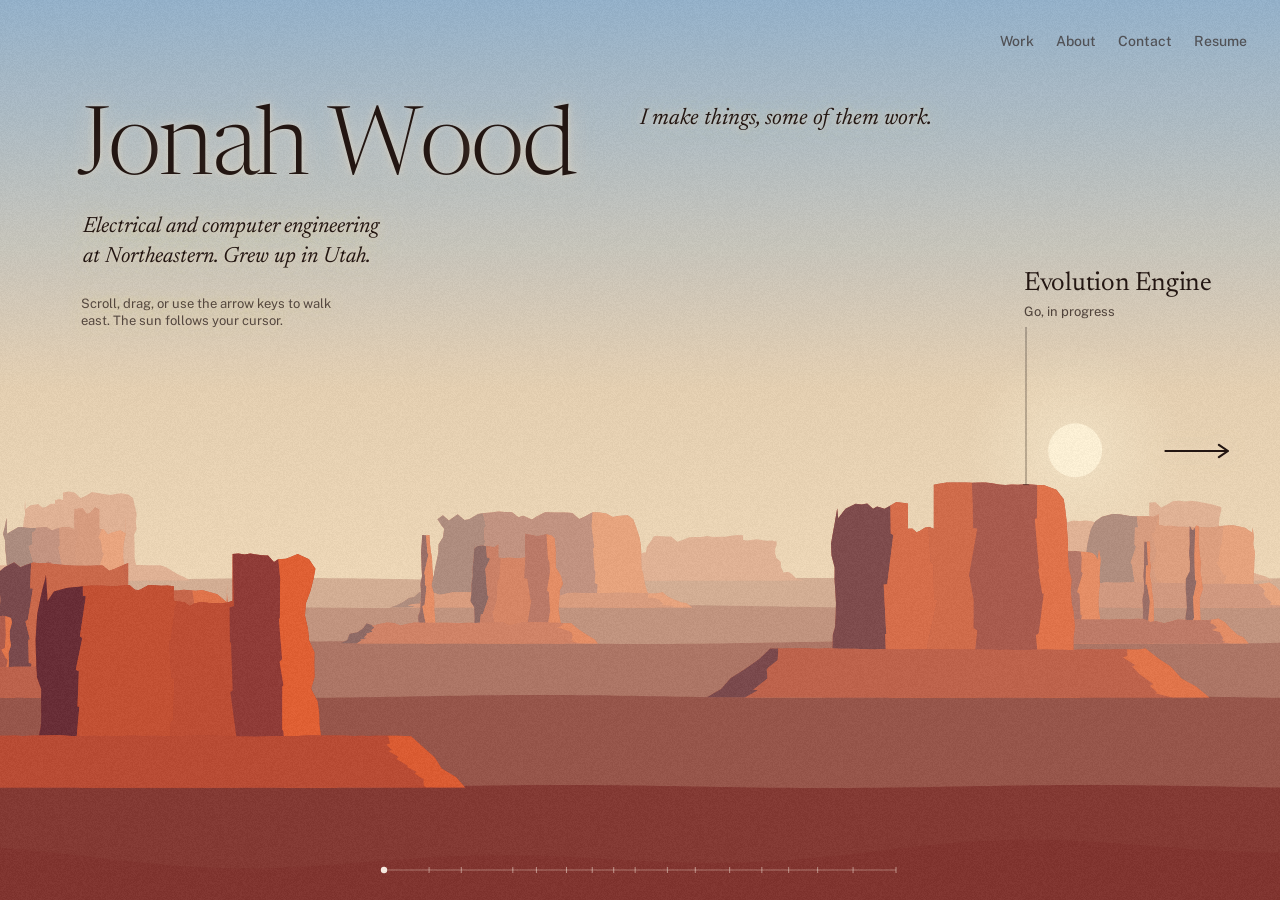
==== commit 369a5907: "added a resume page. the resume button carries you off to the maine coast and you walk it west, with" ====
--- a/index.html
+++ b/index.html
@@ -7,11 +7,13 @@
 <meta name="description" content="Jonah Wood, electrical and computer engineering at Northeastern.">
 <link rel="preconnect" href="https://fonts.googleapis.com">
 <link rel="preconnect" href="https://fonts.gstatic.com" crossorigin>
-<link href="https://fonts.googleapis.com/css2?family=Newsreader:ital,opsz,wght@0,6..72,300..600;1,6..72,300..500&family=Public+Sans:wght@400..600&display=swap" rel="stylesheet">
+<link href="https://fonts.googleapis.com/css2?family=Newsreader:ital,opsz,wght@0,6..72,300..600;1,6..72,300..500&family=Public+Sans:wght@300..700&family=JetBrains+Mono:wght@400;500&display=swap" rel="stylesheet">
 <style>
 :root{
   --ink:#231612; --halo:rgba(230,200,170,.55); --cream:#F6EBDD;
+  --sheet:rgba(251,246,239,.9); --paper:#FBF6EF; --rule:rgba(35,22,18,.16); --tint:rgba(35,22,18,.045);
   --serif:"Newsreader","Iowan Old Style","Palatino Linotype",Palatino,Georgia,serif;
+  --mono:"JetBrains Mono",ui-monospace,"SF Mono",Menlo,Consolas,monospace;
   --sans:"Public Sans",ui-sans-serif,system-ui,-apple-system,"Segoe UI",Helvetica,Arial,sans-serif;
   --ease:cubic-bezier(.2,.75,.1,1);
   --pad:clamp(18px,2.6vw,40px);
@@ -22,8 +24,8 @@
   padding-bottom:env(safe-area-inset-bottom,0px);
 }
 /* the desert lights itself; a dark preference just starts the visit after sundown */
-@media (prefers-color-scheme:dark){:root:not([data-theme="light"]){--start:night;--ink:#F6EBDD;--halo:rgba(18,18,36,.6)}}
-:root[data-theme="dark"]{--start:night;--ink:#F6EBDD;--halo:rgba(18,18,36,.6)}
+@media (prefers-color-scheme:dark){:root:not([data-theme="light"]){--start:night;--ink:#F6EBDD;--halo:rgba(18,18,36,.6);--sheet:rgba(22,20,36,.88);--paper:#16142A;--rule:rgba(246,235,221,.18);--tint:rgba(246,235,221,.06)}}
+:root[data-theme="dark"]{--start:night;--ink:#F6EBDD;--halo:rgba(18,18,36,.6);--sheet:rgba(22,20,36,.88);--paper:#16142A;--rule:rgba(246,235,221,.18);--tint:rgba(246,235,221,.06)}
 *,*::before,*::after{box-sizing:inherit}
 html{height:100%;scroll-padding-top:env(safe-area-inset-top,0px);background:#1a1420}
 body{height:100%;margin:0;overflow:hidden;background:#1a1420;color:var(--ink);font-family:var(--sans);-webkit-font-smoothing:antialiased;overscroll-behavior:none}
@@ -63,21 +65,33 @@
   display:inline-block;transform-origin:0 100%;transition:transform .7s var(--ease),font-weight .7s var(--ease)}
 .contact .mail:hover{transform:skewX(-10deg);font-weight:400}
 .contact .row{display:flex;flex-wrap:wrap;gap:8px 24px;margin-top:20px;font-size:.9375rem;font-weight:500}
-.contact .row a{text-underline-offset:4px;text-decoration-thickness:1px}
+.contact .row a,.contact .row button{text-decoration:underline;text-underline-offset:4px;text-decoration-thickness:1px}
 .contact .st{display:block;margin-top:12px;font-size:.8125rem;opacity:.75;min-height:1.2em}
 
 /* down in the rockies */
 #deep{position:fixed;inset:0;pointer-events:none;color:var(--ink);text-shadow:0 0 22px var(--halo),0 0 6px var(--halo);transition:color 1.2s ease;will-change:transform;transform:translate3d(0,100vh,0)}
-#deep .back,#deep .dp{pointer-events:auto}
-#deep .back{position:absolute;top:var(--pad);left:var(--pad);display:flex;align-items:center;gap:10px;font-family:var(--serif);font-size:1.25rem}
-#deep .back svg{width:13px;height:13px;fill:none;stroke:currentColor;stroke-width:1.6;stroke-linecap:round;stroke-linejoin:round;transition:transform .5s var(--ease)}
+.scene .back,#deep .dp,#city .sheet{pointer-events:auto}
+.scene .back{position:absolute;top:var(--pad);left:var(--pad);display:flex;align-items:center;gap:10px;font-family:var(--serif);font-size:1.25rem}
+.scene .back svg{width:13px;height:13px;fill:none;stroke:currentColor;stroke-width:1.6;stroke-linecap:round;stroke-linejoin:round;transition:transform .5s var(--ease)}
 #deep .back:hover svg{transform:translateY(-3px)}
+#city .back:hover svg{transform:translateX(3px)}
 #deep .dp{position:absolute;left:calc(var(--pad)*2.2);top:clamp(84px,17vh,19vh);max-width:52ch;max-height:calc(100% - clamp(84px,17vh,19vh) - 24px);overflow:auto;scrollbar-width:none}
 #deep h2{margin:0;font-family:var(--serif);font-weight:300;font-size:clamp(2.2rem,min(5vw,8.5vh),5rem);line-height:.98;letter-spacing:-.02em;font-variation-settings:"opsz" 72}
 #deep .dm{margin:14px 0 0;font-size:.875rem;opacity:.75}
 #deep .dx p{margin:14px 0 0;font-size:1.0625rem;line-height:1.55}
 #deep .dx a{display:inline-block;margin-top:16px;font-size:.9375rem;font-weight:600;text-underline-offset:4px;text-decoration-thickness:1px}
 body.deep #scene{cursor:default}
+
+/* along the coast in maine: the resume, laid out the way the desert is */
+#city{position:fixed;inset:0;pointer-events:none;touch-action:none;overflow:hidden;will-change:transform;transform:translate3d(-100vw,0,0)}
+#cworld{position:absolute;inset:0;pointer-events:none}
+.scene .back:focus-visible{outline:none;text-decoration:underline;text-underline-offset:5px}
+.name h2{margin:0;font-family:var(--serif);font-weight:300;font-size:clamp(3rem,7.4vw,7.6rem);line-height:.92;letter-spacing:-.025em;font-variation-settings:"opsz" 72}
+#city .proj a.lb{text-decoration:none}
+#city .proj a.lb:hover .tt{text-decoration:underline;text-underline-offset:5px;text-decoration-thickness:1px}
+#city .proj .pd{margin:10px 0 0;max-width:32ch;font-size:.875rem;line-height:1.5}
+#city .end .row{display:flex;flex-wrap:wrap;gap:8px 22px;margin-top:16px;font-size:.9375rem;font-weight:500}
+#city .end a,#city .end button,#city .name a{text-decoration:underline;text-underline-offset:4px;text-decoration-thickness:1px}
 
 /* corner */
 .corner{position:fixed;top:var(--pad);right:var(--pad);display:flex;gap:22px;font-size:.875rem;font-weight:500;color:var(--ink);text-shadow:0 0 16px var(--halo);transition:color 1.2s ease;z-index:3}
@@ -108,6 +122,8 @@
   .frag{max-width:22ch}
   .frag.small{max-width:min(30ch,74vw)}
   #deep .dp{left:var(--pad);right:var(--pad);top:14vh}
+  .scene .back .lg{display:none}
+  #city .proj .pd{max-width:min(28ch,74vw)}
   .contact .mail{font-size:clamp(1.5rem,7.2vw,2.4rem)}
   .corner{gap:16px;font-size:.8125rem}
   .home{font-size:1.05rem}
@@ -123,6 +139,7 @@
   <button type="button" data-go="work">Work</button>
   <button type="button" data-go="about">About</button>
   <button type="button" data-go="contact">Contact</button>
+  <button type="button" id="go-resume" data-resume>Resume</button>
 </nav>
 
 <button class="arrow" id="arrow" type="button" aria-label="Walk east">
@@ -221,13 +238,54 @@
       <a href="mailto:jonahwood1408@gmail.com">Open in mail</a>
       <a href="https://github.com/IfAnyoneCould" target="_blank" rel="noopener">GitHub</a>
       <a href="https://www.linkedin.com/in/jonah-wood-1494322ab/" target="_blank" rel="noopener">LinkedIn</a>
+      <button type="button" data-resume>Resume</button>
     </div>
   </div>
 </div>
 
-<section id="deep" aria-label="Project" inert>
-  <button class="back" id="back" type="button"><svg viewBox="0 0 14 14" aria-hidden="true"><path d="M7 12.5V1.8M2.2 6.4L7 1.5l4.8 4.9"/></svg>Back to the desert</button>
+<section id="deep" class="scene" aria-label="Project" inert>
+  <button class="back" id="back" type="button"><svg viewBox="0 0 14 14" aria-hidden="true"><path d="M7 12.5V1.8M2.2 6.4L7 1.5l4.8 4.9"/></svg><span>Back<span class="lg"> to the desert</span></span></button>
   <div class="dp"><h2 id="dt"></h2><p class="dm" id="dm"></p><div class="dx" id="dx"></div></div>
+</section>
+
+<section id="city" class="scene" aria-label="Resume" inert>
+  <button class="back" id="cback" type="button"><span>Back<span class="lg"> to the desert</span></span><svg viewBox="0 0 14 14" aria-hidden="true"><path d="M1.5 7h10.7M7.6 2.2L12.5 7l-4.9 4.8"/></svg></button>
+  <div id="cworld">
+    <div class="it name" data-x="5.58" data-sy=".12">
+      <h2>Resume</h2>
+      <p>Everything on one page is <a href="resume.pdf" target="_blank" rel="noopener">here, as a PDF</a>. The long way round is along the coast.</p>
+      <p class="hint">Scroll, drag, or use the arrow keys to walk west. The sun follows your cursor.</p>
+    </div>
+
+    <p class="it frag" data-x="5.14" data-sy=".09">Northeastern University, B.S. in Electrical and Computer Engineering. Expected May 2030.</p>
+    <p class="it frag small" data-x="4.84" data-sy=".3"><b>Before that</b> an Associate of Science from Salt Lake Community College and an Honors Diploma from Beehive Science and Technology Academy, both in April 2026.</p>
+
+    <div class="it proj" data-x="4.56" data-sy=".2" data-layer="3"><div class="lb"><span class="tt">Engineering Intern, Yale Cordage</span><span class="mt">Jul. to Sep. 2026, Saco, Maine</span></div></div>
+    <p class="it frag small" data-x="4.26" data-sy=".08">Designed, built, budgeted, ordered, and programmed a patent-pending <b>Smart Reeve Plate</b>, an end-to-end system that guides twisting-machine operators through rope reeving patterns with a scan-to-LED workflow.</p>
+    <p class="it frag small" data-x="4.0" data-sy=".3">Architected the whole pipeline in Node-RED: barcode work-order scan, product-config lookup, PLC, HMI selection, pattern retrieval, and an Arduino-driven LED display on a custom-machined plate.</p>
+    <p class="it frag small" data-x="3.74" data-sy=".1">Designed a human-readable topology language and a parser that compiles reeve patterns into hole-position and end-count data, with authoring tools built around documentation and ease of use.</p>
+    <p class="it frag small" data-x="3.48" data-sy=".3">Engineered a custom hex encoding to fit pattern data in limited PLC memory, and designed the PCB and LED layout that shows each pattern on the plate.</p>
+    <p class="it frag" data-x="3.22" data-sy=".1">Parsed 3,000+ rows of unstructured product data into a database, saving tens of thousands of dollars and weeks of manual work.</p>
+
+    <div class="it proj" data-x="2.92" data-sy=".22" data-layer="4"><div class="lb"><span class="tt">Hive 3747</span><span class="mt">FIRST Tech Challenge, lead designer and build lead, 2023 to 2026</span></div></div>
+    <p class="it frag" data-x="2.64" data-sy=".09">Back-to-back Utah State Inspire Awards, #1 robot-game rankings, and the World Championship all three seasons.</p>
+    <p class="it frag small" data-x="2.36" data-sy=".3">Designed and fabricated virtually every mechanism on the robot for three years, owned the CAD in Fusion 360, and worked closely with the programmers.</p>
+
+    <p class="it frag small" data-x="2.08" data-sy=".12"><b>Languages</b> Java, C++, embedded C, Go and Python.</p>
+    <p class="it frag small" data-x="1.84" data-sy=".3"><b>At the bench</b> Fusion 360, 3D printing, laser cutting, PCB design, Node-RED, PLC and HMI, Arduino, Git.</p>
+    <p class="it frag" data-x="1.58" data-sy=".1">National Merit Scholarship Finalist. Congressional Award Gold Medal.</p>
+    <p class="it frag small" data-x="1.32" data-sy=".3"><b>AP Scholar with Distinction</b>, eight exams with seven 5s, including Physics C: Mechanics, Calculus AB and Computer Science A.</p>
+
+    <div class="it proj" data-x="1.06" data-sy=".14" data-layer="3"><a class="lb" href="https://github.com/IfAnyoneCould/cpp-game-engine" target="_blank" rel="noopener"><span class="tt">cpp-game-engine</span><span class="mt">C++20</span></a><p class="pd">A 2D engine from scratch on SDL2 and OpenGL, with fixed-timestep 240 Hz physics, SAT and AABB collision, and levels painted as PNGs.</p></div>
+    <div class="it proj" data-x="0.8" data-sy=".3" data-layer="4"><a class="lb" href="https://github.com/IfAnyoneCould/Evolution_Engine" target="_blank" rel="noopener"><span class="tt">Evolution Engine</span><span class="mt">Go</span></a><p class="pd">A language-agnostic genetic-algorithm optimizer over a stdin/stdout pipe. A persistent worker pool cut each generation about 900x.</p></div>
+    <div class="it proj" data-x="0.54" data-sy=".12" data-layer="3"><a class="lb" href="https://github.com/IfAnyoneCould/canvas-achieve-sync" target="_blank" rel="noopener"><span class="tt">canvas-achieve-sync</span><span class="mt">Python</span></a><p class="pd">Canvas, Achieve and the Northeastern calendar, kept in one Google Tasks list.</p></div>
+    <div class="it proj" data-x="0.3" data-sy=".3" data-layer="4"><a class="lb" href="https://github.com/IfAnyoneCould/neu-clubs" target="_blank" rel="noopener"><span class="tt">neu-clubs</span><span class="mt">Python</span></a><p class="pd">All 933 Northeastern student groups, scraped into one searchable table.</p></div>
+
+    <div class="it end" data-x="0.04" data-sy=".16">
+      <p class="frag">That&rsquo;s all of it.</p>
+      <div class="row"><a href="resume.pdf" target="_blank" rel="noopener">View the PDF</a><a href="mailto:jonahwood1408@gmail.com">Email</a><a href="https://github.com/IfAnyoneCould" target="_blank" rel="noopener">GitHub</a><button type="button" id="cback2">Back to the desert</button></div>
+    </div>
+  </div>
 </section>
 
 <script>
@@ -384,19 +442,33 @@
 }
 function makeBush(x, y, s){ const b = []; const n = 4 + (rnd()*5|0); for (let i=0;i<n;i++) b.push([R(-1,1)*s, -R(0,1)*s*.9, s*R(.45,.8)]); return {x, y, b, s}; }
 
-function buildLayer(L){
-  const lw = Math.ceil(W + L.f*CAMMAX*W + 120);
+// highest point of a shape's outline straight up from x, relative to its base
+function topAt(out, x){ let t = 0; for (let i = 0; i < out.length; i++){ const [ax, ay] = out[i], [bx, by] = out[(i + 1) % out.length]; if ((ax - x)*(bx - x) <= 0 && ax !== bx){ const y = ay + (by - ay)*(x - ax)/(bx - ax); if (y < t) t = y; } } return t; }
+function buildLayer(L, cmax = CAMMAX){
+  const lw = Math.ceil(W + L.f*cmax*W + 120);
   const sc = Math.max(.7, Math.min(1.4, H/860)), hs = mob ? .82 : 1;
   const base = L.base*H;
   const tops = new Float32Array(lw).fill(base);
   const forms = [], bushes = [];
-  seedR(Math.round(L.f*1000) + 7);
+  seedR(Math.round(L.f*1000) + 7 + (L.seed || 0));
   const mark = (a, b, y) => { for (let xx = Math.max(0, Math.floor(a)); xx < Math.min(lw, Math.ceil(b)); xx++) tops[xx] = Math.min(tops[xx], y); };
   if (!L.ground){
     let x = -R(20,120);
     while (x < lw){
       const fm = makeForm(L, x, sc, hs);
       forms.push(fm);
+      // pines along the tops, for the coast: set on the rock's real outline, only where it's level, kept in from the edges
+      if (L.pines){
+        fm.pines = [];
+        for (const b of fm.blocks){
+          if (b.top[1] - b.top[0] < 30*sc) continue;
+          for (let px = b.top[0] + R(6, 12)*sc; px < b.top[1] - 6*sc; px += R(5, 11)*sc){
+            const s0 = R(10, 24)*sc*L.pines, m = s0*.34, y = topAt(b.out, px), yl = topAt(b.out, px - m), yr = topAt(b.out, px + m);
+            if (px - m < b.top[0] || px + m > b.top[1] || Math.abs(yl - y) > 2*sc || Math.abs(yr - y) > 2*sc) continue;
+            fm.pines.push([px, base + y + 1.5*sc, s0, R(.8, 1.2)]);
+          }
+        }
+      }
       for (const b of fm.blocks) mark(b.top[0], b.top[1], base - b.h);
       if (fm.ped) mark(fm.ped.top[0], fm.ped.top[1], base - fm.ped.h);
       const tw = fm.x1 - fm.x;
@@ -467,15 +539,17 @@
   for (let x=0; x<=W+10; x+=10) ctx.lineTo(x, base - 1 + Math.sin((x - ox)*.012 + L.f*40)*(L.ground ? 7 : 1.5) + (L.ground ? Math.sin((x - ox)*.004)*9 : 0) - hill*n1((x - ox)*.005 + L.f*90));
   ctx.lineTo(W, H); ctx.closePath(); ctx.fill();
 }
-function drawLayer(LL, S, e, lx){
-  const L = LL.L, ox = -cam*L.f*W + par*L.f, base = LL.base, P = layerPal(L, S), sc = LL.sc;
+function drawLayer(LL, S, e, lx, cv = cam, pal = PALRGB){
+  const L = LL.L, ox = -cv*L.f*W + par*L.f, base = LL.base, P = layerPal(L, S, pal), sc = LL.sc;
   const T = shader([P.rgb.deep, P.rgb.shadow, P.rgb.mid, P.rgb.lit2, P.rgb.lit], S, e, lx);
   floor(P.floor, base, ox, L);
   for (const fm of LL.forms){
     if (fm.x1 + fm.ext + ox < -20 || fm.x - fm.ext + ox > W + 20) continue;
     for (const b of fm.blocks) drawShape(b, ox, base, L, T, sc);
     if (fm.ped) drawShape(fm.ped, ox, base, L, T, sc);
-  }
+    if (fm.pines) drawPines(fm.pines, ox, P, S, e, lx);
+  }
+  if (LL.light) drawLight(LL.light, ox, T, S, e);
 }
 
 /* ---------- the rockies: down the page, where each project lives ---------- */
@@ -573,23 +647,32 @@
 let rockies = [], rockSeed = -1;
 function bakeRockies(seed){ rockSeed = seed; rockies = MLAYERS.map(L => buildRange(L, seed)); rcU = null; }
 
-// the rockies hold still, so they're painted once and only repainted, a few ranges a frame, when the light moves
+// the rockies and boston hold still, so whichever you're in is painted once and only repainted,
+// a few layers a frame, when the light moves
 const rc = [document.createElement("canvas"), document.createElement("canvas")];
-let rcU = null, rcJob = null, rcFade = 1;
+let rcU = null, rcJob = null, rcFade = 1, rcScene = null;
+const ROCK = {layers: () => rockies, steps: rangeSteps};
 function light(u){ const e = Math.sin(Math.PI*(u*1.2 - .1)); return {u, e, S:sky(e), lx:cl((u - .5)*2.4, -1, 1)}; }
-function rcClear(c){ c.width = W*D; c.height = H*D; const g = c.getContext("2d"); g.setTransform(D,0,0,D,0,0); return g; }
-function paintRange(g, LL, Lt){ const m = ctx; ctx = g; try { drawRange(LL, Lt.S, Lt.e, Lt.lx); } finally { ctx = m; } }
-function paintRockies(){ const g = rcClear(rc[0]), Lt = light(u); for (const LL of rockies) paintRange(g, LL, Lt); rcU = u; rcJob = null; rcFade = 1; }
-function drawRockies(dt){
-  if (rcU === null) paintRockies();
-  if (!rcJob && rcFade >= 1 && Math.abs(u - rcU) > .008) rcJob = {Lt:light(u), i:0, g:rcClear(rc[1])};
+function rcClear(c){ const g = c.getContext("2d"); if (c.width !== W*D || c.height !== H*D){ c.width = W*D; c.height = H*D; } else { g.setTransform(1,0,0,1,0,0); g.clearRect(0, 0, c.width, c.height); } g.setTransform(D,0,0,D,0,0); return g; }
+// runs one slice of a layer's drawing into g; true once the layer is finished
+function paintStep(g, it){ const m = ctx; ctx = g; try { return it.next().done; } finally { ctx = m; } }
+function paintLayer(g, LL, Lt){ const it = rcScene.steps(LL, Lt.S, Lt.e, Lt.lx); while (!paintStep(g, it)); }
+function paintScene(sc){ if (sc) rcScene = sc; const g = rcClear(rc[0]), Lt = light(u); for (const LL of rcScene.layers()) paintLayer(g, LL, Lt); rcU = u; rcJob = null; rcFade = 1; }
+function drawScene(dt){
+  if (!rcScene) return;
+  if (rcU === null) paintScene();
+  const Ls = rcScene.layers();
+  if (!rcJob && rcFade >= 1 && Math.abs(u - rcU) > .005) rcJob = {Lt:light(u), i:0, g:rcClear(rc[1])};
   if (rcJob){
     const t0 = performance.now();
-    do paintRange(rcJob.g, rockies[rcJob.i++], rcJob.Lt); while (rcJob.i < rockies.length && performance.now() - t0 < 5);
-    if (rcJob.i >= rockies.length){ rc.reverse(); rcU = rcJob.Lt.u; rcJob = null; rcFade = 0; }
+    do {
+      if (!rcJob.it) rcJob.it = rcScene.steps(Ls[rcJob.i], rcJob.Lt.S, rcJob.Lt.e, rcJob.Lt.lx);
+      if (paintStep(rcJob.g, rcJob.it)){ rcJob.it = null; rcJob.i++; }
+    } while (rcJob.i < Ls.length && performance.now() - t0 < 4);
+    if (rcJob.i >= Ls.length){ rc.reverse(); rcU = rcJob.Lt.u; rcJob = null; rcFade = 0; }
   }
   // cross-fade from the old light to the new
-  rcFade = Math.min(1, rcFade + dt/140);
+  rcFade = Math.min(1, rcFade + dt/90);
   if (rcFade < 1) ctx.drawImage(rc[1], 0, 0, W, H);
   ctx.globalAlpha = rcFade; ctx.drawImage(rc[0], 0, 0, W, H); ctx.globalAlpha = 1;
 }
@@ -599,7 +682,7 @@
   faces(b, ox, base, T);
   ctx.restore();
 }
-function drawTrees(LL, ox, base, T){
+function* drawTrees(LL, ox, base, T){
   const lit = [T(-.8), T(.8)], tr = LL.trees;
   // a few dozen at a time, back to front, so the forest still overlaps itself
   for (let c=0;c<tr.length;c+=24) for (let si=0;si<2;si++){
@@ -610,9 +693,11 @@
       ctx.lineTo(X + w*.5, Y - s*.28); ctx.lineTo(X + w, Y); ctx.lineTo(X, Y); ctx.closePath();
     }
     ctx.fillStyle = lit[si]; ctx.fill();
-  }
-}
-function drawRange(LL, S, e, lx){
+    if (si) yield;
+  }
+}
+// a generator so a relight can stop between peaks and every few dozen trees, and pick up next frame
+function* rangeSteps(LL, S, e, lx){
   const L = LL.L, ox = 0, base = LL.base, P = layerPal(L, S, MPALRGB), sc = LL.sc;
   const rock = shader(rampOf(P, "r"), S, e, lx), snow = shader(rampOf(P, "s"), S, e, lx), tree = shader(rampOf(P, "t"), S, e, lx), wood = tree(-.5);
   // foothills under the peaks, coloured like their lower slopes so they don't read as terraces
@@ -621,8 +706,9 @@
   for (const pk of LL.peaks){
     drawShape(pk, ox, base, L, rock, sc); drawSnow(pk, ox, base, snow);
     if (pk.wood){ ctx.save(); poly(pk.out, ox, base); ctx.clip(); poly(pk.wood, ox, base); ctx.fillStyle = wood; ctx.fill(); ctx.restore(); }
-  }
-  if (LL.trees.length) drawTrees(LL, ox, base, tree);
+    yield;
+  }
+  if (LL.trees.length) yield* drawTrees(LL, ox, base, tree);
   // haze pooling in the valley at the foot of each range, carried on down over its foothills
   for (const pk of LL.peaks){
     const g = ctx.createLinearGradient(0, base - pk.h*.7, 0, base);
@@ -630,6 +716,83 @@
     ctx.save(); poly([[-40, H], ...pk.out.slice(1, -1), [W + 80, H]], ox, base); ctx.clip(); ctx.fillStyle = g; ctx.fillRect(-50, base - pk.h - 10, W + 150, H); ctx.restore();
   }
 }
+
+/* ---------- the maine coast, where the resume is: the desert's rock gone to granite, with the sea for a floor ---------- */
+const COASTPAL = {lit:"#EAE4D0", lit2:"#CCC6B0", mid:"#9B9A8D", shadow:"#606A6B", deep:"#36434E",
+  talus:"#767C74", talusLit:"#B0AF9C", floor:"#5C8099", bush:"#2F4A3B", bushLit:"#4A6A4F",
+  p0:"#1B2E26", p1:"#26402F", p2:"#35553C", p3:"#4A6C4B", p4:"#61845C"};
+const COASTRGB = {}; for (const k in COASTPAL) COASTRGB[k] = hx(COASTPAL[k]);
+const CLAYERS = [
+  {f:.03, base:.63,  hmin:.03, hmax:.075, kinds:["mesa","mesa","butte"], haze:.74, detail:0, spread:[1.3,2.6], seed:300},
+  {f:.08, base:.66,  hmin:.035, hmax:.1,  kinds:["mesa","butte","mesa"], haze:.56, detail:1, spread:[1.2,2.4], seed:300, pines:.45},
+  {f:.16, base:.705, hmin:.05, hmax:.14,  kinds:["butte","mesa","monument"], haze:.36, detail:2, spread:[1.1,2.2], seed:300, pines:.6},
+  {f:.27, base:.77,  hmin:.08, hmax:.19,  kinds:["butte","monument","mesa","spires"], haze:.18, detail:3, spread:[1.1,2.3], seed:300, pines:.8},
+  {f:.42, base:.875, hmin:.1,  hmax:.24,  kinds:["monument","butte","spires","mesa"], haze:.03, detail:3, spread:[1.3,2.6], seed:300, pines:1},
+  {f:.6,  base:.955, ground:true, haze:0, seed:300}
+];
+let clayers = [], CMAXC = 5.52, ccam = 0, ccamT = 0;
+const clampC = v => cl(v, 0, CMAXC);
+function bakeCoast(){
+  clayers = CLAYERS.map(L => buildLayer(L, CMAXC + 1));
+  // a lighthouse out on a point, a little way along
+  const LL = clayers[3], want = (4.5*CS - .4)*LL.f*W + W*.72;
+  // somewhere wide and level enough that the tower's footing sits well inside the rock
+  const sc = LL.sc, foot = 11*sc; let best = null;
+  for (const fm of LL.forms) for (const b of fm.blocks){
+    if (b.top[1] - b.top[0] < foot*5) continue;
+    for (let x = b.top[0] + foot*2; x < b.top[1] - foot*2; x += 4*sc){
+      const y = topAt(b.out, x), flat = Math.max(Math.abs(topAt(b.out, x - foot*1.6) - y), Math.abs(topAt(b.out, x + foot*1.6) - y));
+      if (flat > 1.5*sc) continue;
+      const score = Math.abs(x - want) - b.h*.5;
+      if (!best || score < best.score) best = {score, x, y, fm};
+    }
+  }
+  if (best){ LL.light = {x:best.x, y:LL.base + best.y, sc}; best.fm.pines = best.fm.pines && best.fm.pines.filter(p => Math.abs(p[0] - best.x) > 26*sc); }
+}
+function drawPines(pines, ox, P, S, e, lx){
+  const T = shader([P.rgb.p0, P.rgb.p1, P.rgb.p2, P.rgb.p3, P.rgb.p4], S, e, lx);
+  for (const side of [-1, 1]){
+    ctx.fillStyle = T(side*.8); ctx.beginPath();
+    for (const [x, y, s, wk] of pines){
+      const X = x + ox; if (X < -20 || X > W + 20) continue;
+      const w = s*.3*wk*side;
+      ctx.moveTo(X, y - s); ctx.lineTo(X + w*.45, y - s*.6); ctx.lineTo(X + w*.28, y - s*.58); ctx.lineTo(X + w*.75, y - s*.26); ctx.lineTo(X + w*.5, y - s*.24); ctx.lineTo(X + w, y); ctx.lineTo(X, y); ctx.closePath();
+    }
+    ctx.fill();
+  }
+}
+function drawLight(L, ox, T, S, e){
+  const x = L.x + ox, y = L.y, s = L.sc, h = 64*s, w0 = 11*s, w1 = 7*s;
+  if (x < -300 || x > W + 300) return;
+  ctx.fillStyle = css(mix([248,244,236], S.hor, .15)); ctx.beginPath(); ctx.moveTo(x - w0, y); ctx.lineTo(x - w1, y - h); ctx.lineTo(x + w1, y - h); ctx.lineTo(x + w0, y); ctx.fill();
+  ctx.fillStyle = "rgba(40,30,40,.14)"; ctx.beginPath(); ctx.moveTo(x, y); ctx.lineTo(x, y - h); ctx.lineTo(x + w1, y - h); ctx.lineTo(x + w0, y); ctx.fill();
+  ctx.fillStyle = css(mix([168,52,44], S.hor, .15)); ctx.fillRect(x - w1 - 2*s, y - h - 5*s, (w1 + 2*s)*2, 5*s); ctx.fillRect(x - w1*.8, y - h - 17*s, w1*1.6, 12*s);
+  ctx.beginPath(); ctx.moveTo(x - w1, y - h - 17*s); ctx.lineTo(x, y - h - 25*s); ctx.lineTo(x + w1, y - h - 17*s); ctx.fill();
+  const nk = cl((.04 - e)/.26), ly = y - h - 11*s;
+  ctx.fillStyle = css([255,236,190], .5 + .5*nk); ctx.fillRect(x - w1*.5, ly - 3*s, w1, 6*s);
+  // after dark, the beam goes round
+  if (nk > .02 && !reduce){
+    const a = performance.now()/1000*.9, dir = Math.cos(a), len = W*.5*Math.abs(dir) + 40, sp = 22*s;
+    const g = ctx.createLinearGradient(x, ly, x + Math.sign(dir)*len, ly);
+    g.addColorStop(0, `rgba(255,236,190,${(.42*nk).toFixed(3)})`); g.addColorStop(1, "rgba(255,236,190,0)");
+    ctx.fillStyle = g; ctx.beginPath(); ctx.moveTo(x, ly); ctx.lineTo(x + Math.sign(dir)*len, ly - sp); ctx.lineTo(x + Math.sign(dir)*len, ly + sp); ctx.fill();
+  }
+}
+// open water out to the horizon, behind the headlands, with the sun lying on it
+function drawSea(S, e, lx, time){
+  const y0 = H*.625, nk = cl((.04 - e)/.26), g = ctx.createLinearGradient(0, y0, 0, H);
+  g.addColorStop(0, css(mix(COASTRGB.floor, S.hor, .55))); g.addColorStop(1, css(mix(COASTRGB.floor, S.tint, .25)));
+  ctx.fillStyle = g; ctx.fillRect(-10, y0, W + 20, H - y0);
+  const sx = u*W, gl = css(mix(S.sun, [255,255,255], .3), .55*(1 - nk*.7));
+  ctx.fillStyle = gl;
+  for (let i = 0; i < 26; i++){
+    const yy = y0 + 3 + i*i*.5, w = (40 + i*9)*(.7 + .3*Math.sin(time*1.3 + i*1.7)), xx = sx + Math.sin(i*2.3 + time*.4)*i*3;
+    if (yy > H) break;
+    ctx.globalAlpha = .7 - i/40; ctx.fillRect(xx - w/2, yy, w, 1.2);
+  }
+  ctx.globalAlpha = 1;
+}
+function cLayerAt(li, sx){ const L = clayers[li]; if (!L) return null; return L.tops[cl(Math.round(sx + ccam*L.f*W - par*L.f), 0, L.lw - 1)]; }
 
 /* ---------- sky ---------- */
 const KEYS = [
@@ -656,7 +819,7 @@
 let grainPat = null;
 
 /* ---------- items ---------- */
-const items = [...document.querySelectorAll(".it")].map(el => ({
+const items = [...document.querySelectorAll("#world .it")].map(el => ({
   el, X:+el.dataset.x, sy:+el.dataset.sy,
   layer: el.dataset.layer ? +el.dataset.layer : -1, lbh:0, x:0, y:0, heat:0, proj: el.classList.contains("proj")
 }));
@@ -679,7 +842,7 @@
   document.getElementById("dt").textContent = it.el.querySelector(".tt").textContent;
   document.getElementById("dm").textContent = it.el.querySelector(".mt").textContent;
   document.getElementById("dx").innerHTML = it.el.querySelector(".ex > div").innerHTML;
-  bakeRockies(i + 1); paintRockies();
+  bakeRockies(i + 1); paintScene(ROCK);
   diveT = 1; world.inert = true; deep.inert = false; document.body.classList.add("deep");
   dismissArrow(); back.focus({preventScroll:true});
 }
@@ -689,6 +852,36 @@
   sel.el.querySelector(".lb").focus({preventScroll:true});
 }
 back.addEventListener("click", surface);
+
+/* the resume is off to the west, on the coast. the wind carries you there, then you walk it like the desert */
+const city = document.getElementById("city"), cback = document.getElementById("cback"), resumeB = document.getElementById("go-resume");
+const seamC = document.createElement("canvas");
+let trip = 0, tripT = 0, toCity = false, chot = null, cityE = null, cityS = null, cDot = 0, cDotR = 3.2, cDotHot = false;
+const cDotOff = e => [e.clientX - (W*.3 + cl(cDot/CMAXC)*W*.4), e.clientY - (H - 30)];
+const citems = [...document.querySelectorAll("#cworld .it")].map(el => ({el, X:+el.dataset.x, sy:+el.dataset.sy, layer:el.dataset.layer ? +el.dataset.layer : -1, lbh:0, x:0, heat:0}));
+const cro = new ResizeObserver(es => es.forEach(e => { const it = citems.find(i => i.el === e.target); if (it) it.lbh = it.el.offsetHeight; }));
+citems.forEach(it => {
+  cro.observe(it.el);
+  if (it.layer >= 0){ it.el.addEventListener("mouseenter", () => chot = it); it.el.addEventListener("mouseleave", () => { if (chot === it) chot = null; }); }
+  it.el.addEventListener("focusin", e => { if (e.target.matches(":focus-visible")) ccamT = clampC(it.X*CS - .08); });
+});
+function goCity(){
+  if (tripT) return;
+  if (diveT){ surface(); toCity = true; return; }
+  if (!clayers.length) bakeCoast();
+  // arrive at the east end, with the camera still carrying the swoop in
+  ccamT = CMAXC; ccam = reduce ? CMAXC : CMAXC + .9; cDot = CMAXC;
+  tripT = 1; world.inert = true; city.inert = false; document.body.classList.add("city");
+  dismissArrow(); cback.focus({preventScroll:true});
+}
+function leaveCity(){
+  if (!tripT) return;
+  tripT = 0; world.inert = false; city.inert = true; document.body.classList.remove("city");
+  resumeB.focus({preventScroll:true});
+}
+cback.addEventListener("click", leaveCity);
+document.getElementById("cback2").addEventListener("click", leaveCity);
+document.querySelectorAll("[data-resume]").forEach(b => b.addEventListener("click", () => { if (!dragMoved) goCity(); }));
 
 /* name letters rise like heat off the rock */
 const nm = document.getElementById("nm");
@@ -722,15 +915,29 @@
 const dotOff = e => { const b = bar(); return [e.clientX - (b.x0 + dotC/CAMMAX*(b.x1 - b.x0)), e.clientY - b.y]; };
 const clampCam = v => cl(v, 0, CAMMAX);
 
-addEventListener("wheel", e => { if (diveT) return; e.preventDefault(); userMoved = true; const d = Math.abs(e.deltaX) > Math.abs(e.deltaY) ? e.deltaX : e.deltaY; camT = clampCam(camT + d*(e.deltaMode ? 30 : 1)*.0011); }, {passive:false});
+addEventListener("wheel", e => {
+  if (tripT){ e.preventDefault(); const d = Math.abs(e.deltaX) > Math.abs(e.deltaY) ? e.deltaX : -e.deltaY; ccamT = clampC(ccamT + d*(e.deltaMode ? 30 : 1)*.0011); return; }
+  if (diveT) return; e.preventDefault(); userMoved = true; const d = Math.abs(e.deltaX) > Math.abs(e.deltaY) ? e.deltaX : e.deltaY; camT = clampCam(camT + d*(e.deltaMode ? 30 : 1)*.0011); }, {passive:false});
 addEventListener("keydown", e => {
   if (e.target.closest && e.target.closest("input,textarea")) return;
-  if (diveT){ if (e.key === "Escape") surface(); return; }
+  if (tripT){
+    const st = {ArrowRight:.22, ArrowUp:.22, PageUp:.6, ArrowLeft:-.22, ArrowDown:-.22, PageDown:-.6}[e.key];
+    if (st){ e.preventDefault(); ccamT = clampC(ccamT + st); }
+    if (e.key === "Home") ccamT = CMAXC; if (e.key === "End") ccamT = 0;
+  }
+  if (diveT || tripT){ if (e.key === "Escape"){ surface(); leaveCity(); } return; }
   const s = {ArrowRight:.22, ArrowDown:.22, PageDown:.6, ArrowLeft:-.22, ArrowUp:-.22, PageUp:-.6}[e.key];
   if (s){ e.preventDefault(); userMoved = true; camT = clampCam(camT + s); }
   if (e.key === "Home"){ camT = 0; } if (e.key === "End"){ camT = CAMMAX; }
 });
 addEventListener("pointerdown", e => {
+  if (tripT){
+    down = {x:e.clientX, y:e.clientY, cam:ccamT, id:e.pointerId, city:true}; dragMoved = false;
+    // the dot on the coast's path scrubs it, same as the desert's
+    const [dx, dy] = cDotOff(e);
+    if (Math.hypot(dx, dy) < (e.pointerType === "touch" ? 24 : 14)){ down.scrub = dx; dragMoved = true; document.body.classList.add("dragging"); }
+    return;
+  }
   if (diveT){ down = null; return; }
   down = {x:e.clientX, y:e.clientY, cam:camT, id:e.pointerId}; dragMoved = false;
   // grabbing the dot scrubs the path instead of dragging the land
@@ -742,7 +949,14 @@
   if (e.pointerType !== "touch") uT = cl(e.clientX/W, .005, .995);
   parT = (e.clientX/W - .5)*-24;
   dotHot = e.pointerType !== "touch" && Math.hypot(...dotOff(e)) < 14;
-  if (down && e.pointerId === down.id && down.scrub != null){ const b = bar(); camT = clampCam((e.clientX - down.scrub - b.x0)/(b.x1 - b.x0)*CAMMAX); }
+  cDotHot = tripT && e.pointerType !== "touch" && Math.hypot(...cDotOff(e)) < 14;
+  if (down && down.city && e.pointerId === down.id && down.scrub != null) ccamT = clampC((e.clientX - down.scrub - W*.3)/(W*.4)*CMAXC);
+  else if (down && down.city && e.pointerId === down.id){
+    const dx = e.clientX - down.x, dy = e.clientY - down.y;
+    if (!dragMoved && Math.hypot(dx, dy) > 6){ dragMoved = true; document.body.classList.add("dragging"); }
+    if (dragMoved) ccamT = clampC(down.cam - (e.pointerType === "touch" && Math.abs(dy) > Math.abs(dx) ? dy : dx)/W);
+  }
+  else if (down && e.pointerId === down.id && down.scrub != null){ const b = bar(); camT = clampCam((e.clientX - down.scrub - b.x0)/(b.x1 - b.x0)*CAMMAX); }
   else if (down && e.pointerId === down.id){
     const dx = e.clientX - down.x, dy = e.clientY - down.y;
     if (!dragMoved && Math.hypot(dx,dy) > 6){ dragMoved = true; document.body.classList.add("dragging"); }
@@ -761,7 +975,7 @@
 addEventListener("click", e => { if (dragMoved){ e.preventDefault(); e.stopPropagation(); } }, true);
 cv.addEventListener("click", e => { if (!dragMoved) ravens.push(raven(e.clientX, e.clientY)); });
 
-document.querySelectorAll("[data-go]").forEach(b => b.addEventListener("click", () => { surface(); camT = JUMP[b.dataset.go]; }));
+document.querySelectorAll("[data-go]").forEach(b => b.addEventListener("click", () => { surface(); leaveCity(); camT = JUMP[b.dataset.go]; }));
 const home = document.getElementById("home"); home.addEventListener("click", () => camT = 0);
 const arrow = document.getElementById("arrow"); let arrowGone = false;
 arrow.addEventListener("click", () => { if (!dragMoved){ userMoved = true; camT = JUMP.work; } });
@@ -828,12 +1042,15 @@
   const S = sky(e), time = now/1000;
   dive += cl(diveT - dive, -dt/850, dt/850); if (reduce) dive = diveT;
   const off = H*(dive < .5 ? 4*dive*dive*dive : 1 - Math.pow(2 - 2*dive, 3)/2);
+  if (toCity && dive === 0){ toCity = false; goCity(); }
+  trip += cl(tripT - trip, -dt/900, dt/900); if (reduce) trip = tripT;
+  const offX = W*(trip < .5 ? 4*trip*trip*trip : 1 - Math.pow(2 - 2*trip, 3)/2);
   const nightK = cl((.04 - e)/.26), lx = cl((u - .5)*2.4, -1, 1), litDust = mix(hx("#E9C49A"), [120,120,160], nightK*.7), darkDust = mix(hx("#A86A44"), [70,66,96], nightK*.7);
   if ((innerWidth !== W || innerHeight !== H || !layers.length) && now - lastFix > 250){ lastFix = now; resize(); }
 
-  // the desert, pushed up and out of the way while you're in the rockies
-  if (off < H){
-    ctx.save(); ctx.translate(0, -off);
+  // the desert, pushed up and out of the way in the rockies, off to the east in boston
+  if (off < H && offX < W){
+    ctx.save(); ctx.translate(offX, -off);
     drawSky(S, e, nightK, time);
     for (const LL of layers){
       try { drawLayer(LL, S, e, lx); }
@@ -898,12 +1115,81 @@
   if (off > 0){
     ctx.save(); ctx.translate(0, H - off);
     drawSky(S, e, nightK, time);
-    try { drawRockies(dt); }
-    catch(err){ if (!drawFailed){ drawFailed = true; console.error(err); } rockies = []; }
+    try { drawScene(dt); }
+    catch(err){ if (!drawFailed){ drawFailed = true; console.error(err); } rcScene = null; }
     ctx.restore();
   }
-  world.style.transform = off ? `translate3d(0,${(-off).toFixed(1)}px,0)` : "";
+  // mid-swoop the coast reaches a little past the seam and fades out over the desert, so the two dissolve rather than butt
+  const blend = offX > 0 && offX < W && !reduce, ov = blend ? Math.min(W*.3, 380)*Math.sin(Math.PI*trip) : 0, cOX = offX - W + ov;
+  let mctx = null;
+  if (blend){ if (seamC.width !== W*D || seamC.height !== H*D){ seamC.width = W*D; seamC.height = H*D; } mctx = ctx; ctx = seamC.getContext("2d"); ctx.setTransform(D,0,0,D,0,0); ctx.clearRect(0, 0, W, H); }
+  if (offX > 0){
+    ccam += (ccamT - ccam)*(reduce ? 1 : 1 - Math.pow(.925, dt/16.7));
+    // the sun is yours, same as the desert; walking west only warms the light, it never moves the sun
+    const prog = ss(0, 1, cl(1 - ccam/CMAXC)), eC = e, SC = sky(e), nkC = nightK, lxC = lx;
+    cityE = eC; cityS = SC;
+    ctx.save(); ctx.translate(cOX, 0);
+    drawSky(SC, eC, nkC, time);
+    // evening coming on in the west as you go
+    if (prog > .01){ const wg = ctx.createLinearGradient(0, 0, W, 0); wg.addColorStop(0, `rgba(255,150,90,${(.24*prog).toFixed(3)})`); wg.addColorStop(.7, `rgba(255,190,140,${(.08*prog).toFixed(3)})`); wg.addColorStop(1, "rgba(255,190,140,0)"); ctx.fillStyle = wg; ctx.fillRect(0, 0, W, H*.72); }
+    drawSea(SC, eC, lxC, time);
+    for (const LL of clayers){
+      try { drawLayer(LL, SC, eC, lxC, ccam, COASTRGB); }
+      catch(err){ if (!drawFailed){ drawFailed = true; console.error(err); } clayers = []; }
+    }
+    // the resume, spread along the coast; titles stake down to the rock they stand over, like the desert's
+    for (const it of citems){
+      const x = (it.X*CS - ccam)*W + par*.6, y = it.sy*H, vis = x > -700 && x < W + 60;
+      it.el.classList.toggle("gone", !vis);
+      if (vis) it.el.style.transform = `translate3d(${x.toFixed(1)}px,${y.toFixed(1)}px,0)`;
+      if (!vis || it.layer < 0 || !clayers.length) continue;
+      const ax = x + 2, ty = cLayerAt(it.layer, ax), bottom = y + it.lbh + 8;
+      const target = chot === it ? 1 : 0;
+      it.heat += (target - it.heat)*(1 - Math.pow(target > it.heat ? .88 : .95, dt/16.7));
+      if (ty != null && ty > bottom){
+        ctx.strokeStyle = css(inkState === "light" ? [246,235,221] : [35,22,18], .5 + .4*it.heat); ctx.lineWidth = 1 + it.heat*.5;
+        ctx.beginPath(); ctx.moveTo(ax, bottom); ctx.lineTo(ax, ty); ctx.stroke();
+        ctx.fillStyle = ctx.strokeStyle; ctx.fillRect(ax - 3, ty - .5, 6, 1);
+        // gulls lift off the rock where it stands
+        if (it.heat > .5 && !reduce && Math.random() < .02*it.heat) ravens.push(Object.assign(raven(ax + 10, ty - 6), {gull:1}));
+      }
+    }
+    // the path along the bottom: where you are
+    const lx0 = W*.3, lx1 = W*.7, ly = H - 30;
+    ctx.strokeStyle = "rgba(255,240,225,.35)"; ctx.lineWidth = 1; ctx.beginPath(); ctx.moveTo(lx0, ly); ctx.lineTo(lx1, ly); ctx.stroke();
+    ctx.fillStyle = "rgba(255,240,225,.5)"; for (const it of citems) ctx.fillRect(lx0 + cl((it.X*CS - .08)/CMAXC)*(lx1 - lx0) - .5, ly - 3, 1, 6);
+    const cScrub = down && down.city && down.scrub != null;
+    cDot += ((cScrub ? ccamT : ccam) - cDot)*(1 - Math.pow(.5, dt/16.7));
+    cDotR += ((cScrub || cDotHot ? 5.5 : 3.2) - cDotR)*k*2;
+    ctx.fillStyle = "rgba(255,246,236,.95)"; ctx.beginPath(); ctx.arc(lx0 + cl(cDot/CMAXC)*(lx1 - lx0), ly, cDotR, 0, Math.PI*2); ctx.fill();
+    ctx.restore();
+    if (mctx){
+      const fg = ctx.createLinearGradient(offX, 0, offX + ov, 0); fg.addColorStop(0, "#000"); fg.addColorStop(1, "rgba(0,0,0,0)");
+      ctx.globalCompositeOperation = "destination-in"; ctx.fillStyle = fg; ctx.fillRect(0, 0, W, H); ctx.globalCompositeOperation = "source-over";
+      ctx = mctx; ctx.drawImage(seamC, 0, 0, W, H);
+    }
+  }
+  // where the coast meets the desert: a soft bank of haze riding the seam, so it's weather rather than a cut
+  if (offX > 0 && offX < W){
+    const sw = Math.min(W*.3, 380), hz = mix(S.hor, [255,248,238], .2), g = ctx.createLinearGradient(offX - sw, 0, offX + sw, 0);
+    g.addColorStop(0, css(hz, 0)); g.addColorStop(.3, css(hz, .35)); g.addColorStop(.5, css(hz, .62)); g.addColorStop(.7, css(hz, .35)); g.addColorStop(1, css(hz, 0));
+    ctx.fillStyle = g; ctx.fillRect(offX - sw, 0, sw*2, H);
+    // and a little dust caught in it, drifting with the wind
+    if (!reduce){ ctx.fillStyle = css(litDust, .7); for (let i = 0; i < 70; i++){ const dx = (hash(i*3 + 7) - .5)*sw*1.4, y = hash(i*3 + 8)*H; ctx.globalAlpha = (1 - Math.abs(dx)/(sw*.7))*.8; ctx.fillRect(offX + dx + Math.sin(time*2 + i)*6, y, 1.6, 1.6); } ctx.globalAlpha = 1; }
+  }
+  // wind streaks while you're carried across
+  if (trip > 0 && trip < 1 && !reduce){
+    const wk = Math.sin(Math.PI*trip);
+    ctx.strokeStyle = css(litDust, .55*wk); ctx.lineWidth = 1.2; ctx.beginPath();
+    for (let i=0;i<46;i++){
+      const y = hash(i*7 + 1)*H, len = (80 + hash(i*7 + 2)*240)*wk, x = ((hash(i*7 + 3)*W*1.6 + offX*(1.2 + hash(i*7 + 4))) % (W*1.6)) - W*.3;
+      ctx.moveTo(x, y); ctx.lineTo(x + len, y);
+    }
+    ctx.stroke();
+  }
+  world.style.transform = off || offX ? `translate3d(${offX.toFixed(1)}px,${(-off).toFixed(1)}px,0)` : "";
   deep.style.transform = `translate3d(0,${(H - off).toFixed(1)}px,0)`;
+  city.style.transform = `translate3d(${cOX.toFixed(1)}px,0,0)`;
 
   // fragments weathering
   if (fragHot && !reduce){
@@ -927,7 +1213,7 @@
     r.vy += (-.6 - r.vy)*.02; r.x += r.vx*dt/16.7; r.y += r.vy*dt/16.7; r.s *= .9985;
     if (r.x < -60 || r.x > W + 60 || r.y < -60){ ravens.splice(i,1); continue; }
     const fl = Math.sin(r.t*11)*.9, sz = 9*r.s, dir = Math.sign(r.vx);
-    ctx.fillStyle = css(mix([24,18,18], [10,10,20], nightK), .92);
+    ctx.fillStyle = r.gull ? css(mix([250,248,244], [150,150,170], nightK), .95) : css(mix([24,18,18], [10,10,20], nightK), .92);
     ctx.save(); ctx.translate(r.x, r.y); ctx.scale(dir, 1);
     ctx.beginPath(); ctx.ellipse(0, 0, sz*.55, sz*.16, -.08, 0, Math.PI*2); ctx.fill();
     ctx.beginPath(); ctx.moveTo(sz*.5, -sz*.05); ctx.lineTo(sz*.78, -sz*.02); ctx.lineTo(sz*.5, sz*.08); ctx.fill();
@@ -948,12 +1234,16 @@
 
 
   // ink follows the light
-  const want = e < .05 ? "light" : "dark";
+  const inCity = trip > .5 && cityE != null, eI = inCity ? cityE : e, SI = inCity ? cityS : S;
+  const want = eI < .05 ? "light" : "dark";
   if (want !== inkState){
     inkState = want;
-    document.documentElement.style.setProperty("--ink", want === "light" ? "#F6EBDD" : "#231612");
-  }
-  if ((now|0) % 3 === 0) document.documentElement.style.setProperty("--halo", want === "light" ? "rgba(14,14,30,.55)" : css(mix(S.mid, [255,240,220], .3), .6));
+    const rs = document.documentElement.style, nite = want === "light";
+    rs.setProperty("--ink", nite ? "#F6EBDD" : "#231612");
+    rs.setProperty("--sheet", nite ? "rgba(22,20,36,.88)" : "rgba(251,246,239,.9)"); rs.setProperty("--paper", nite ? "#16142A" : "#FBF6EF");
+    rs.setProperty("--rule", nite ? "rgba(246,235,221,.18)" : "rgba(35,22,18,.16)"); rs.setProperty("--tint", nite ? "rgba(246,235,221,.06)" : "rgba(35,22,18,.045)");
+  }
+  if ((now|0) % 3 === 0) document.documentElement.style.setProperty("--halo", want === "light" ? "rgba(14,14,30,.55)" : css(mix(SI.mid, [255,240,220], .3), .6));
 
   // name shimmer
   const nr = items[0];
@@ -966,23 +1256,25 @@
   }
 
   if (!arrowGone && userMoved && cam > .1) dismissArrow();
-  home.classList.toggle("on", cam > .4 && !diveT);
+  home.classList.toggle("on", cam > .4 && !diveT && !tripT);
   const near = Object.entries(JUMP).reduce((a,b) => Math.abs(b[1]-cam) < Math.abs(a[1]-cam) ? b : a);
-  navB.forEach(b => b.setAttribute("aria-current", cam > .3 && b.dataset.go === near[0] ? "true" : "false"));
+  navB.forEach(b => b.setAttribute("aria-current", cam > .3 && !tripT && b.dataset.go === near[0] ? "true" : "false"));
+  resumeB.setAttribute("aria-current", tripT ? "true" : "false");
 
   requestAnimationFrame(frame);
 }
 
 function resize(){
-  D = Math.min(devicePixelRatio || 1, 2);
+  // 1.5x is plenty for flat shapes and saves close to half the pixels on a 2x screen; the text is html and stays sharp
+  D = Math.min(devicePixelRatio || 1, 1.5);
   W = innerWidth; H = innerHeight; mob = W < 760; CS = mob ? 2.5 : 1;
   cv.width = W*D; cv.height = H*D; ctx.setTransform(D,0,0,D,0,0);
   grainPat = null;
-  CAMMAX = 4.85*CS - .08;
+  CAMMAX = 4.85*CS - .08; CMAXC = 5.6*CS - .08; ccamT = clampC(ccamT); ccam = clampC(ccam);
   for (const k in JX) JUMP[k] = Math.min(CAMMAX, JX[k]*CS + (k === "contact" ? 1 : 0)*99);
   JUMP.work = .92*CS - .4; JUMP.about = 2.42*CS - .1; JUMP.contact = CAMMAX;
   camT = clampCam(camT); cam = clampCam(cam);
-  bakeAll(); if (rockSeed >= 0) bakeRockies(rockSeed);
+  bakeAll(); if (rockSeed >= 0) bakeRockies(rockSeed); if (clayers.length) bakeCoast();
 }
 let rT; addEventListener("resize", () => { clearTimeout(rT); rT = setTimeout(resize, 200); });
 resize();
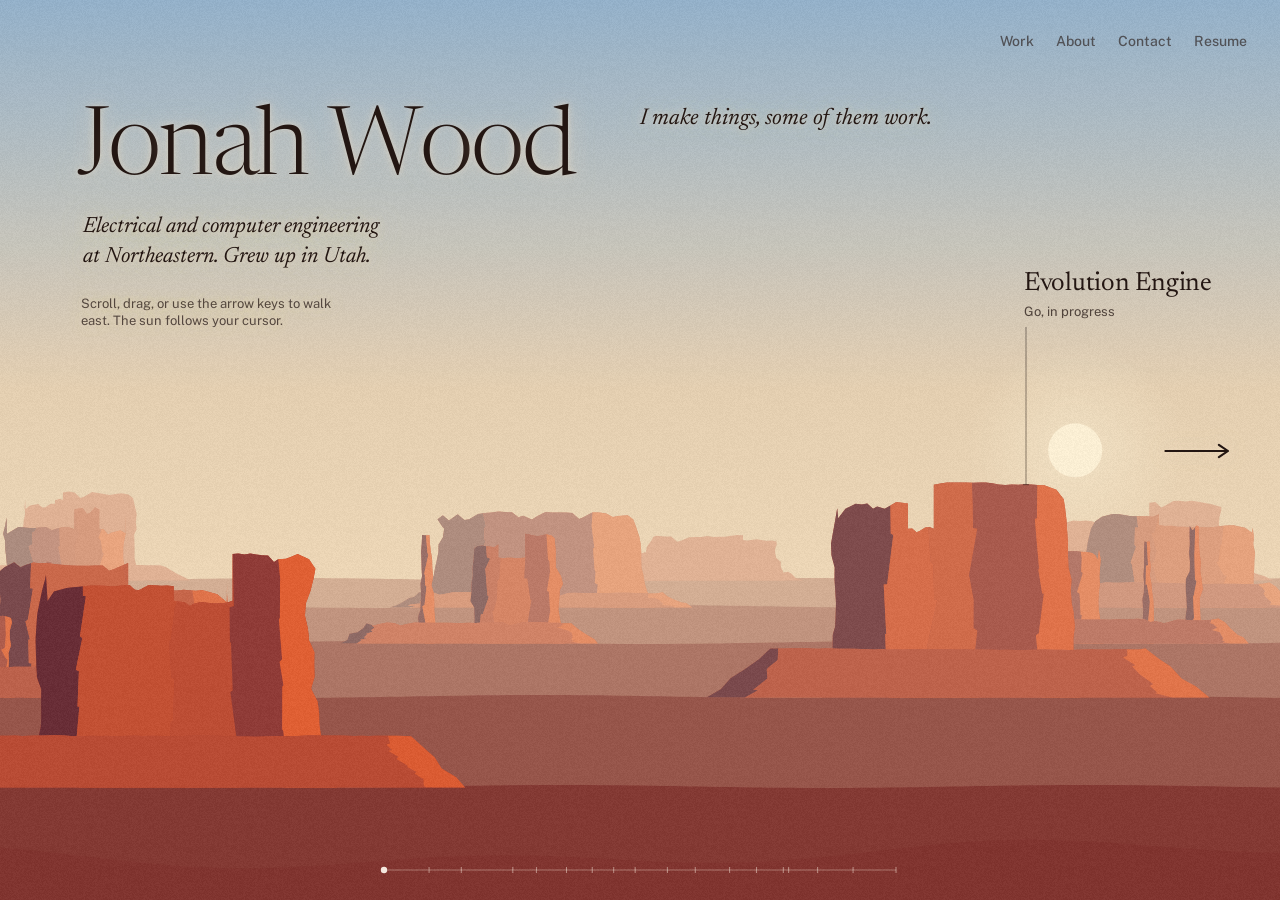
==== commit 1fe75a45: "added wzl to the tools and respaced cli-sync to fit it. reworded the languages line and dropped the " ====
--- a/index.html
+++ b/index.html
@@ -212,11 +212,19 @@
     </div></div>
   </div>
 
-  <div class="it proj tool" data-x="3.6" data-sy=".34" data-layer="4">
+  <div class="it proj tool" data-x="3.55" data-sy=".34" data-layer="4">
     <button class="lb" type="button"><span class="tt">cli-sync</span><span class="mt">A small tool</span></button>
     <div class="ex"><div>
       <p>Keeps my WSL command line setup matched to Windows. Links the configs, pins every tool to the version scoop has, and restores nvim plugins, so nothing gets set up twice.</p>
       <a href="https://github.com/IfAnyoneCould/cli-sync" target="_blank" rel="noopener">Source on GitHub</a>
+    </div></div>
+  </div>
+
+  <div class="it proj tool" data-x="3.8" data-sy=".34" data-layer="3">
+    <button class="lb" type="button"><span class="tt">wzl</span><span class="mt">A small tool</span></button>
+    <div class="ex"><div>
+      <p>Saves a wezterm window, with its tabs, splits, folders and nvim sessions, and opens it back up. Works for Windows and WSL panes.</p>
+      <a href="https://github.com/IfAnyoneCould/wezterm-layouts" target="_blank" rel="noopener">Source on GitHub</a>
     </div></div>
   </div>
 
@@ -229,7 +237,7 @@
     </div></div>
   </div>
 
-  <p class="it frag small" data-x="4.45" data-sy=".16">Learning Rust and Verilog. Otherwise reaching for C, C++, Go and Python, an STM32, Fusion 360, a 3D printer and a laser cutter.</p>
+  <p class="it frag small" data-x="4.45" data-sy=".16">Learning Rust and Verilog. Mostly writing C, C++, Go and Python, and for anything I can hold, it's Fusion 360 and a printer or laser cutter.</p>
 
   <div class="it contact" id="contact" data-x="4.85" data-sy=".15">
     <button class="mail" id="mail" type="button" data-addr="jonahwood1408@gmail.com" aria-describedby="cst">jonahwood1408@gmail.com</button>
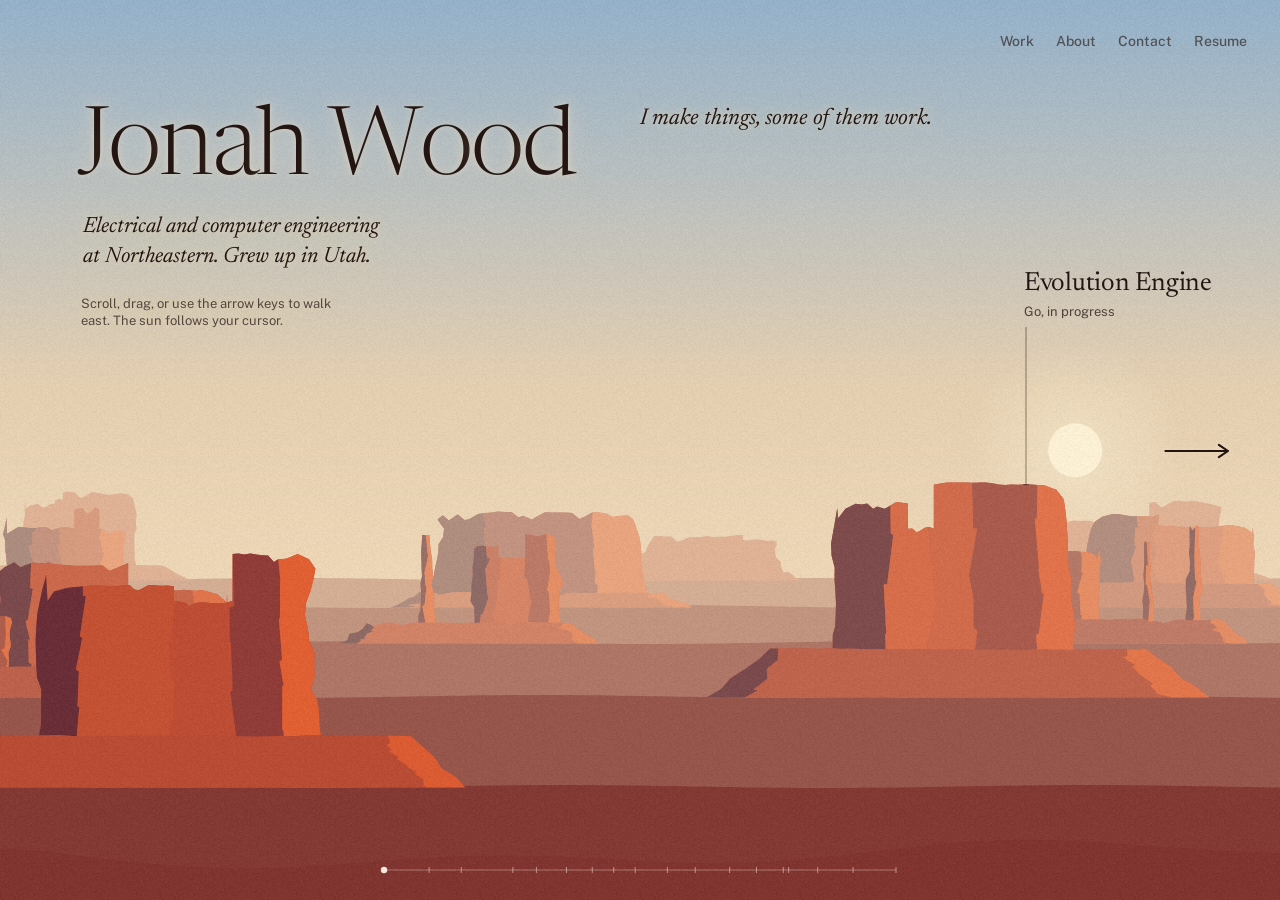
==== commit d8fc4ffa: "updated the resume page to match the new resume. pcb and firmware, the scale bridge, and the evoluti" ====
--- a/index.html
+++ b/index.html
@@ -269,23 +269,24 @@
     <p class="it frag small" data-x="4.84" data-sy=".3"><b>Before that</b> an Associate of Science from Salt Lake Community College and an Honors Diploma from Beehive Science and Technology Academy, both in April 2026.</p>
 
     <div class="it proj" data-x="4.56" data-sy=".2" data-layer="3"><div class="lb"><span class="tt">Engineering Intern, Yale Cordage</span><span class="mt">Jul. to Sep. 2026, Saco, Maine</span></div></div>
-    <p class="it frag small" data-x="4.26" data-sy=".08">Designed, built, budgeted, ordered, and programmed a patent-pending <b>Smart Reeve Plate</b>, an end-to-end system that guides twisting-machine operators through rope reeving patterns with a scan-to-LED workflow.</p>
-    <p class="it frag small" data-x="4.0" data-sy=".3">Architected the whole pipeline in Node-RED: barcode work-order scan, product-config lookup, PLC, HMI selection, pattern retrieval, and an Arduino-driven LED display on a custom-machined plate.</p>
-    <p class="it frag small" data-x="3.74" data-sy=".1">Designed a human-readable topology language and a parser that compiles reeve patterns into hole-position and end-count data, with authoring tools built around documentation and ease of use.</p>
-    <p class="it frag small" data-x="3.48" data-sy=".3">Engineered a custom hex encoding to fit pattern data in limited PLC memory, and designed the PCB and LED layout that shows each pattern on the plate.</p>
-    <p class="it frag" data-x="3.22" data-sy=".1">Parsed 3,000+ rows of unstructured product data into a database, saving tens of thousands of dollars and weeks of manual work.</p>
+    <p class="it frag small" data-x="4.3" data-sy=".08">Designed, built, budgeted, ordered, and programmed a <b>Smart Reeve Plate</b>, an end-to-end system that guides twisting-machine operators through rope reeving patterns with a scan-to-LED workflow.</p>
+    <p class="it frag small" data-x="4.08" data-sy=".3">Architected the whole pipeline in Node-RED: barcode work-order scan, product-config lookup, PLC, HMI selection, pattern retrieval, and an Arduino-driven LED display on a custom-machined plate.</p>
+    <p class="it frag small" data-x="3.86" data-sy=".1">Designed and tested two custom PCBs and the machined aluminum plates, and wrote the Arduino firmware that takes compact varint-encoded channel data from the PLC over serial and drives their 122 LEDs.</p>
+    <p class="it frag small" data-x="3.64" data-sy=".3">Designed a human-readable topology language and a parser that compiles reeve patterns into hole-position and end-count data, with authoring tools built around documentation and ease of use.</p>
+    <p class="it frag small" data-x="3.42" data-sy=".08">Built a microcontroller bridge that parses an industrial scale's RS-232 output and prints weight labels on a thermal printer.</p>
+    <p class="it frag" data-x="3.2" data-sy=".3">Parsed 3,000+ rows of unstructured product data into a database, saving tens of thousands of dollars and weeks of manual work.</p>
 
     <div class="it proj" data-x="2.92" data-sy=".22" data-layer="4"><div class="lb"><span class="tt">Hive 3747</span><span class="mt">FIRST Tech Challenge, lead designer and build lead, 2023 to 2026</span></div></div>
     <p class="it frag" data-x="2.64" data-sy=".09">Back-to-back Utah State Inspire Awards, #1 robot-game rankings, and the World Championship all three seasons.</p>
-    <p class="it frag small" data-x="2.36" data-sy=".3">Designed and fabricated virtually every mechanism on the robot for three years, owned the CAD in Fusion 360, and worked closely with the programmers.</p>
+    <p class="it frag small" data-x="2.36" data-sy=".3">Designed and fabricated virtually every mechanism on the robot for three years, drive trains, launchers, lifts, intakes, end-effectors and transfers, owned the CAD in Fusion 360, and worked closely with the programmers.</p>
 
     <p class="it frag small" data-x="2.08" data-sy=".12"><b>Languages</b> Java, C++, embedded C, Go and Python.</p>
-    <p class="it frag small" data-x="1.84" data-sy=".3"><b>At the bench</b> Fusion 360, 3D printing, laser cutting, PCB design, Node-RED, PLC and HMI, Arduino, Git.</p>
+    <p class="it frag small" data-x="1.84" data-sy=".3"><b>At the bench</b> Fusion 360, 3D printing, laser cutting, PCB design, Node-RED, PLC and HMI, Arduino, serial (UART and RS-232), Git.</p>
     <p class="it frag" data-x="1.58" data-sy=".1">National Merit Scholarship Finalist. Congressional Award Gold Medal.</p>
     <p class="it frag small" data-x="1.32" data-sy=".3"><b>AP Scholar with Distinction</b>, eight exams with seven 5s, including Physics C: Mechanics, Calculus AB and Computer Science A.</p>
 
     <div class="it proj" data-x="1.06" data-sy=".14" data-layer="3"><a class="lb" href="https://github.com/IfAnyoneCould/cpp-game-engine" target="_blank" rel="noopener"><span class="tt">cpp-game-engine</span><span class="mt">C++20</span></a><p class="pd">A 2D engine from scratch on SDL2 and OpenGL, with fixed-timestep 240 Hz physics, SAT and AABB collision, and levels painted as PNGs.</p></div>
-    <div class="it proj" data-x="0.8" data-sy=".3" data-layer="4"><a class="lb" href="https://github.com/IfAnyoneCould/Evolution_Engine" target="_blank" rel="noopener"><span class="tt">Evolution Engine</span><span class="mt">Go</span></a><p class="pd">A language-agnostic genetic-algorithm optimizer over a stdin/stdout pipe. A persistent worker pool cut each generation about 900x.</p></div>
+    <div class="it proj" data-x="0.8" data-sy=".3" data-layer="4"><a class="lb" href="https://github.com/IfAnyoneCould/Evolution_Engine" target="_blank" rel="noopener"><span class="tt">Evolution Engine</span><span class="mt">Go</span></a><p class="pd">A language-agnostic black-box optimizer over a stdin/stdout pipe, with GA and CMA-ES behind one interface. Seeded, reproducible runs, with defaults tuned across 66 benchmark and control sims like cart-pole and acrobot.</p></div>
     <div class="it proj" data-x="0.54" data-sy=".12" data-layer="3"><a class="lb" href="https://github.com/IfAnyoneCould/canvas-achieve-sync" target="_blank" rel="noopener"><span class="tt">canvas-achieve-sync</span><span class="mt">Python</span></a><p class="pd">Canvas, Achieve and the Northeastern calendar, kept in one Google Tasks list.</p></div>
     <div class="it proj" data-x="0.3" data-sy=".3" data-layer="4"><a class="lb" href="https://github.com/IfAnyoneCould/neu-clubs" target="_blank" rel="noopener"><span class="tt">neu-clubs</span><span class="mt">Python</span></a><p class="pd">All 933 Northeastern student groups, scraped into one searchable table.</p></div>
 
